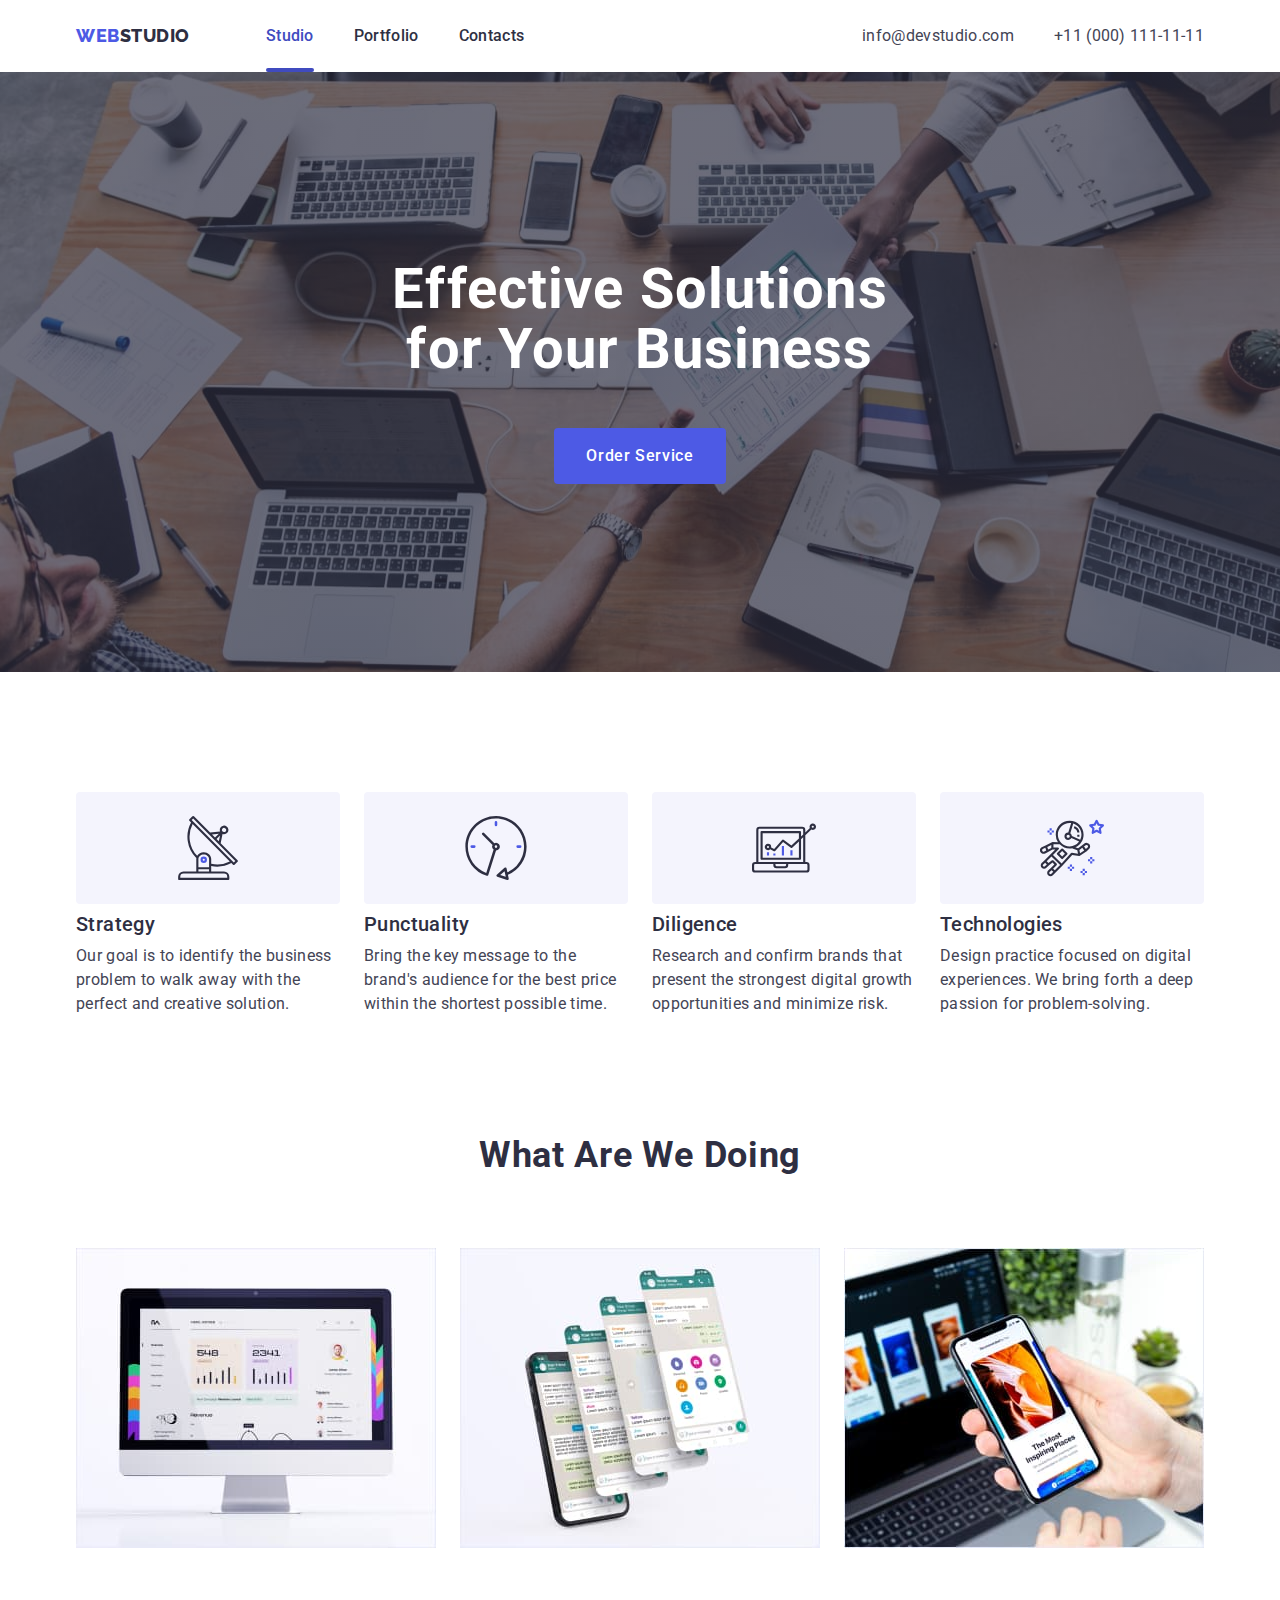
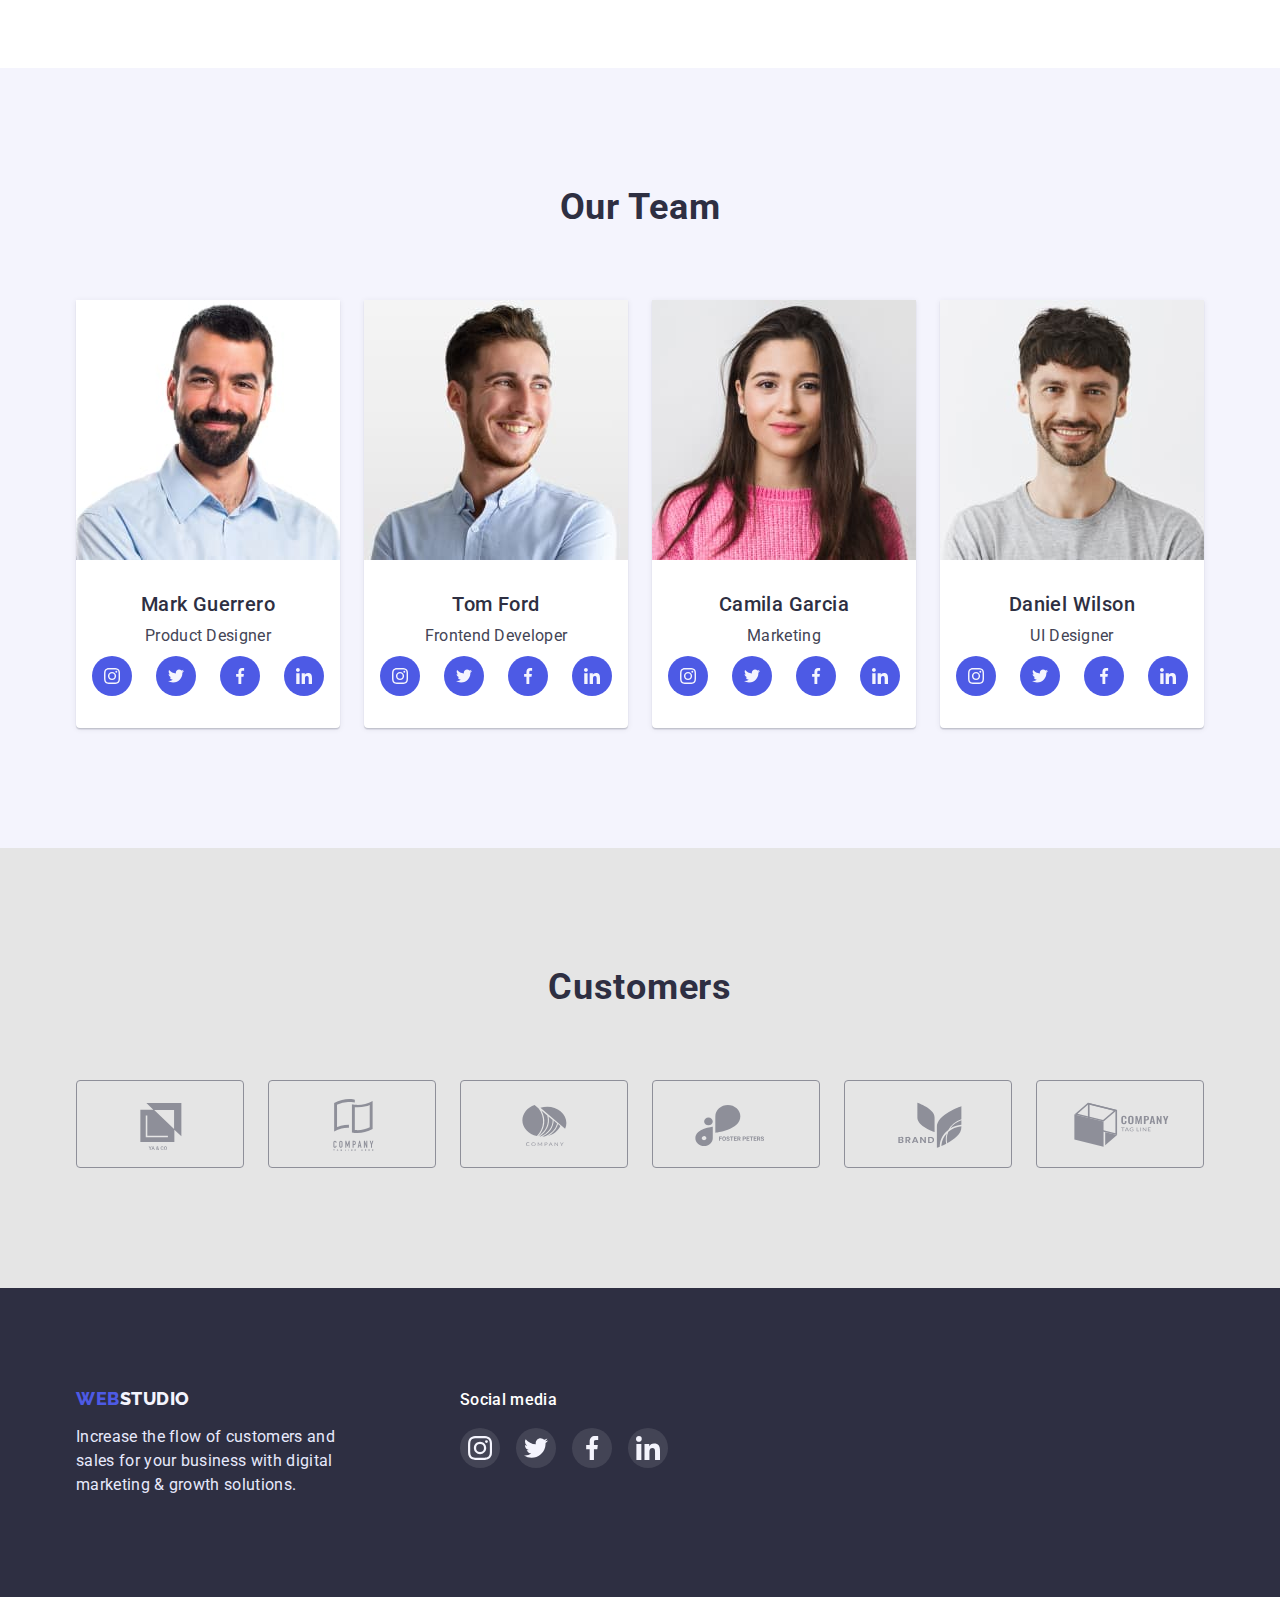
==== index.html @ c1e9b569 "cкопіював файли репозиторіяgoit-markup-hw-05" ====
<!DOCTYPE html>
<html lang="en">
  <head>
    <meta charset="UTF-8" />
    <meta http-equiv="X-UA-Compatible" content="IE=edge" />
    <meta name="viewport" content="width=device-width, initial-scale=1.0" />
    <title>WebStudio</title>
    <link rel="preconnect" href="https://fonts.googleapis.com" />
    <link rel="preconnect" href="https://fonts.gstatic.com" crossorigin />
    <link
      href="https://fonts.googleapis.com/css2?family=Raleway:wght@800&family=Roboto:wght@400;500;700&display=swap"
      rel="stylesheet"
    />
    <link
      rel="stylesheet"
      href="https://cdnjs.cloudflare.com/ajax/libs/modern-normalize/1.1.0/modern-normalize.css"
      integrity="sha512-Y0MM+V6ymRKN2zStTqzQ227DWhhp4Mzdo6gnlRnuaNCbc+YN/ZH0sBCLTM4M0oSy9c9VKiCvd4Jk44aCLrNS5Q=="
      crossorigin="anonymous"
      referrerpolicy="no-referrer"
    />
    <link rel="stylesheet" href="./css/styles.css" />
  </head>

  <body>
    <header>
      <div class="container header-container">
        <nav class="header-navigation">
          <a href="./index.html" class="header-logo link">
            <span class="header-span-web">Web</span>Studio
          </a>
          <ul class="header-list list">
            <li class="header-item">
              <a href="./index.html" class="header-link link active">Studio</a>
            </li>
            <li class="header-item">
              <a href="./portfolio.html" class="header-link link">Portfolio</a>
            </li>
            <li class="header-item">
              <a href="" class="header-link link">Contacts</a>
            </li>
          </ul>
        </nav>
        <address class="header-address">
          <ul class="header-list list">
            <li class="header-item">
              <a href="mailto:info@devstudio.com" class="header-contacts link">
                info@devstudio.com
              </a>
            </li>
            <li class="header-item">
              <a href="tel:+110001111111" class="header-contacts link">
                +11 (000) 111-11-11
              </a>
            </li>
          </ul>
        </address>
      </div>
    </header>

    <main>
      <section class="solutions">
        <div class="container solutions-container">
          <h1 class="solution-title">Effective Solutions for Your Business</h1>
          <button type="button" class="solution-btn" data-modal-open>Order Service</button>
        </div>
      </section>

      <section class="features">
        <div class="container">
          <h2 class="hidden">Our features</h2>
          <ul class="features-list list">
            <li class="features-item">
              <div class="features-wrap">
                <svg class="features-ic">
                  <use href="./images/icons.svg#icon-antenna-1"></use>
                </svg>
              </div>
              <h3 class="features-item-title">Strategy</h3>
              <p class="features-item-text">
                Our goal is to identify the business<br />
                problem to walk away with the<br />
                perfect and creative solution.
              </p>
            </li>

            <li class="features-item">
              <div class="features-wrap">
                <svg class="features-ic">
                  <use href="./images/icons.svg#icon-clock-1"></use>
                </svg>
              </div>
              <h3 class="features-item-title">Punctuality</h3>
              <p class="features-item-text">
                Bring the key message to the<br />
                brand's audience for the best price<br />
                within the shortest possible time.
              </p>
            </li>

            <li class="features-item">
              <div class="features-wrap">
                <svg class="features-ic">
                  <use href="./images/icons.svg#icon-diagram-1"></use>
                </svg>
              </div>
              <h3 class="features-item-title">Diligence</h3>
              <p class="features-item-text">
                Research and confirm brands that<br />
                present the strongest digital growth<br />
                opportunities and minimize risk.
              </p>
            </li>

            <li class="features-item">
              <div class="features-wrap">
                <svg class="features-ic">
                  <use href="./images/icons.svg#icon-astronaut-1"></use>
                </svg>
              </div>
              <h3 class="features-item-title">Technologies</h3>
              <p class="features-item-text">
                Design practice focused on digital<br />
                experiences. We bring forth a deep<br />
                passion for problem-solving.
              </p>
            </li>
          </ul>
        </div>
      </section>
      <section class="products">
        <div class="container">
          <h2 class="products-title">What are we doing</h2>
          <ul class="products-list list">
            <li class="products-item">
              <img
                src="./images/img-1.jpg"
                width="360"
                height="300"
                alt="PC monitor"
              />
            </li>
            <li class="products-item">
              <img
                src="./images/img-2.jpg"
                width="360"
                height="300"
                alt="mobile phone"
              />
            </li>
            <li class="products-item">
              <img
                src="./images/img-3.jpg"
                width="360"
                height="300"
                alt="mobile phone in a hand and laptop behind"
              />
            </li>
          </ul>
        </div>
      </section>

      <section class="team">
        <div class="container">
          <h2 class="team-title">Our Team</h2>
          <ul class="team-list list">
            <li class="team-item">
              <img
                src="./images/photo-1.jpg"
                width="264"
                height="260"
                alt="Mark Guerrero's photo"
              />
              <div class="team-content">
                <h3 class="team-item-title">Mark Guerrero</h3>
                <p class="team-item-text">Product Designer</p>
                <ul class="team-social-list list">
                  <li class="team-social-item">
                    <a href="" class="team-social-link link">
                      <svg class="team-sc-ic">
                        <use href="./images/icons.svg#icon-instagram-2"></use>
                      </svg>
                    </a>
                  </li>
                  <li class="team-social-item">
                    <a href="" class="team-social-link link">
                      <svg class="team-sc-ic">
                        <use href="./images/icons.svg#icon-twitter-1"></use>
                      </svg>
                    </a>
                  </li>
                  <li class="team-social-item">
                    <a href="" class="team-social-link link">
                      <svg class="team-sc-ic">
                        <use href="./images/icons.svg#icon-facebook-1"></use>
                      </svg>
                    </a>
                  </li>
                  <li class="team-social-item">
                    <a href="" class="team-social-link link">
                      <svg class="team-sc-ic">
                        <use href="./images/icons.svg#icon-linkedin-1"></use>
                      </svg>
                    </a>
                  </li>
                </ul>
              </div>
            </li>
            <li class="team-item">
              <img
                src="./images/photo-2.jpg"
                width="264"
                height="260"
                alt="Tom Ford's photo"
              />
              <div class="team-content">
                <h3 class="team-item-title">Tom Ford</h3>
                <p class="team-item-text">Frontend Developer</p>
                <ul class="team-social-list list">
                  <li class="team-social-item">
                    <a href="" class="team-social-link link">
                      <svg class="team-sc-ic">
                        <use href="./images/icons.svg#icon-instagram-2"></use>
                      </svg>
                    </a>
                  </li>
                  <li class="team-social-item">
                    <a href="" class="team-social-link link">
                      <svg class="team-sc-ic">
                        <use href="./images/icons.svg#icon-twitter-1"></use>
                      </svg>
                    </a>
                  </li>
                  <li class="team-social-item">
                    <a href="" class="team-social-link link">
                      <svg class="team-sc-ic">
                        <use href="./images/icons.svg#icon-facebook-1"></use>
                      </svg>
                    </a>
                  </li>
                  <li class="team-social-item">
                    <a href="" class="team-social-link link">
                      <svg class="team-sc-ic">
                        <use href="./images/icons.svg#icon-linkedin-1"></use>
                      </svg>
                    </a>
                  </li>
                </ul>
              </div>
            </li>
            <li class="team-item">
              <img
                src="./images/photo-3.jpg"
                width="264"
                height="260"
                alt="Camila Garcia's photo"
              />
              <div class="team-content">
                <h3 class="team-item-title">Camila Garcia</h3>
                <p class="team-item-text">Marketing</p>
                <ul class="team-social-list list">
                  <li class="team-social-item">
                    <a href="" class="team-social-link link">
                      <svg class="team-sc-ic">
                        <use href="./images/icons.svg#icon-instagram-2"></use>
                      </svg>
                    </a>
                  </li>
                  <li class="team-social-item">
                    <a href="" class="team-social-link link">
                      <svg class="team-sc-ic">
                        <use href="./images/icons.svg#icon-twitter-1"></use>
                      </svg>
                    </a>
                  </li>
                  <li class="team-social-item">
                    <a href="" class="team-social-link link">
                      <svg class="team-sc-ic">
                        <use href="./images/icons.svg#icon-facebook-1"></use>
                      </svg>
                    </a>
                  </li>
                  <li class="team-social-item">
                    <a href="" class="team-social-link link">
                      <svg class="team-sc-ic">
                        <use href="./images/icons.svg#icon-linkedin-1"></use>
                      </svg>
                    </a>
                  </li>
                </ul>
              </div>
            </li>
            <li class="team-item">
              <img
                src="./images/photo-4.jpg"
                width="264"
                height="260"
                alt="Daniel Wilson's photo"
              />
              <div class="team-content">
                <h3 class="team-item-title">Daniel Wilson</h3>
                <p class="team-item-text">UI Designer</p>
                <ul class="team-social-list list">
                  <li class="team-social-item">
                    <a href="" class="team-social-link link">
                      <svg class="team-sc-ic">
                        <use href="./images/icons.svg#icon-instagram-2"></use>
                      </svg>
                    </a>
                  </li>
                  <li class="team-social-item">
                    <a href="" class="team-social-link link">
                      <svg class="team-sc-ic">
                        <use href="./images/icons.svg#icon-twitter-1"></use>
                      </svg>
                    </a>
                  </li>
                  <li class="team-social-item">
                    <a href="" class="team-social-link link">
                      <svg class="team-sc-ic">
                        <use href="./images/icons.svg#icon-facebook-1"></use>
                      </svg>
                    </a>
                  </li>
                  <li class="team-social-item">
                    <a href="" class="team-social-link link">
                      <svg class="team-sc-ic">
                        <use href="./images/icons.svg#icon-linkedin-1"></use>
                      </svg>
                    </a>
                  </li>
                </ul>
              </div>
            </li>
          </ul>
        </div>
      </section>
      <section class="customers">
        <div class="container">
          <h2 class="customers-title">Customers</h2>
          <ul class="customers-list list">
            <li class="customers-item">
              <a href="" class="customers-link link">
                <svg class="customers-logo">
                  <use href="./images/icons.svg#icon-logo-1"></use>
                </svg>
              </a>
            </li>
            <li class="customers-item">
              <a href="" class="customers-link link">
                <svg class="customers-logo">
                  <use href="./images/icons.svg#icon-logo-2"></use>
                </svg>
              </a>
            </li>
            <li class="customers-item">
              <a href="" class="customers-link link">
                <svg class="customers-logo">
                  <use href="./images/icons.svg#icon-logo-3"></use>
                </svg>
              </a>
            </li>
            <li class="customers-item">
              <a href="" class="customers-link link">
                <svg class="customers-logo">
                  <use href="./images/icons.svg#icon-logo-4"></use>
                </svg>
              </a>
            </li>
            <li class="customers-item">
              <a href="" class="customers-link link">
                <svg class="customers-logo">
                  <use href="./images/icons.svg#icon-logo-5"></use>
                </svg>
              </a>
            </li>
            <li class="customers-item">
              <a href="" class="customers-link link">
                <svg class="customers-logo">
                  <use href="./images/icons.svg#icon-logo-6"></use>
                </svg>
              </a>
            </li>
          </ul>
        </div>
      </section>
    </main>

    <footer class="footer">
      <div class="footer-container container">
        <div class="footer-content-wrap">
          <a href="./index.html" class="footer-logo link"
            ><span class="footer-span-web">Web</span>Studio</a
          >
          <p class="footer-text">
            Increase the flow of customers and sales for your business with
            digital marketing & growth solutions.
          </p>
        </div>
        <div class="footer-social-wrap">
          <p class="footer-definition">Social media</p>
          <ul class="footer-sc-list list">
            <li class="footer-sc-item">
              <a href="" class="footer-sc-link">
                <svg class="footer-sc-ic">
                  <use href="./images/icons.svg#icon-instagram-2"></use>
                </svg>
              </a>
            </li>
            <li class="footer-sc-item">
              <a href="" class="footer-sc-link">
                <svg class="footer-sc-ic">
                  <use href="./images/icons.svg#icon-twitter-1"></use>
                </svg>
              </a>
            </li>
            <li class="footer-sc-item">
              <a href="" class="footer-sc-link">
                <svg class="footer-sc-ic">
                  <use href="./images/icons.svg#icon-facebook-1"></use>
                </svg>
              </a>
            </li>
            <li class="footer-sc-item">
              <a href="" class="footer-sc-link">
                <svg class="footer-sc-ic">
                  <use href="./images/icons.svg#icon-linkedin-1"></use>
                </svg>
              </a>
            </li>
          </ul>
        </div>
      </div>
    </footer>
    <div class="backdrop is-hidden" data-modal>
      <div class="modal">
        <button class="modal-but" type="button" data-modal-close>
          <svg class="modal-close">
            <use href="./images/icons.svg#icon-close"></use>
          </svg>
        </button>
      </div>
    </div>
    <script src="./js/modal.js"></script>
  </body>
</html>
---- css/styles.css ----
:root {
  --main-color: #434455;
  --page-active-color: #404bbf;
  --light-background-color: #f4f4fd;
  --light-text-color: #f4f4fd;
  --dark-background-color: #2e2f42;
  --main-title-color: #ffffff;
  --second-title-color: #2e2f42;
  --underline-color: #404bbf;
  --header-border-bottom-color: #e7e9fc;
  --nav-defolt-color: #2e2f42;
  --accent-color: #4d5ae5;
  --logo-font-size: 18px;
  --studio-btn-color: #ffffff;
  --studio-btn-background-color: #4d5ae5;
  --studio-btn-active-background-color: #404bbf;
  --studio-btn-text: #ffffff;
  --features-ic-bg-color: #f4f4fd;
  --portfolio-btn-color: #4d5ae5;
  --portfolio-btn-background-color: #f4f4fd;
  --portfolio-btn-border-color: #e7e9fc;
  --portfolio-btn-active-color: #ffffff;
  --portfolio-btn-active-background-color: #404bbf;
  --portfolio-cover-bacground-color: #4D5AE5;
  --logo-color: #4d5ae5;
  --team-item-background: #ffffff;
  --team-soc-bg-color: #4d5ae5;
  --team-soc-accent-bg-color: #404bbf;
  --customers-item-color: #8e8f99;
  --customers-background-color: #e5e5e5;
  --customers-accent-color: #404bbf;
  --portfolio-item-img-border-color: #e7e9fc;
  --portfolio-item-img-background: #ffffff;
  --footer-logo-color: #f4f4fd;
  --footer-text-color: #e7e9fc;
  --transition-color: color 250ms cubic-bezier(0.4, 0, 0.2, 1);
  --transition-background-color: background-color 250ms
    cubic-bezier(0.4, 0, 0.2, 1);
  --transition-border-color: border-color 250ms cubic-bezier(0.4, 0, 0.2, 1);
  --transition-shadow: box-shadow 250ms cubic-bezier(0.4, 0, 0.2, 1);
  --transition-transform: transform 250ms cubic-bezier(0.4, 0, 0.2, 1);
}

body {
  font-family: "Roboto", sans-serif;
  color: var(--main-color);
}

h1,
h2,
h3,
h4,
h5,
h6,
p {
  margin: 0;
}

ul {
  margin: 0;
  padding-left: 0;
}

img {
  display: block;
  max-width: 100%;
  height: auto;
}

.container {
  width: 1158px;
  padding-left: 15px;
  padding-right: 15px;
  margin-left: auto;
  margin-right: auto;
}

.list {
  list-style: none;
}

.link {
  text-decoration: none;
}

.hidden {
  position: absolute;
  width: 1px;
  height: 1px;
  margin: -1px;
  border: 0;
  padding: 0;
  white-space: nowrap;
  clip-path: inset(100%);
  clip: rect(0 0 0 0);
  overflow: hidden;
}

/* -------------------------HEADER--------------------------- */

.header {
  padding-top: 24px;
  padding-bottom: 24px;
  border-bottom: 1px solid var(--header-border-bottom-color);
}

.header-container {
  display: flex;
  align-items: center;
}

.header-navigation {
  display: flex;
  margin-right: auto;
  align-items: center;
  color: var(--nav-defolt-color);
}

.header-logo {
  color: inherit;
  font-family: "Raleway", sans-serif;
  font-weight: 800;
  font-size: var(--logo-font-size);
  line-height: 1.33;
  letter-spacing: 0.03em;
  text-transform: uppercase;
  margin-right: 76px;
}

.header-address {
  display: flex;
  gap: 40px;
  font-style: normal;
}

.header-list {
  display: flex;
  gap: 40px;
}

.header-link.active {
  color: var(--page-active-color);
  position: relative;
}

.active::after {
  content: "";
  position: absolute;
  width: 100%;
  height: 4px;
  border-radius: 2px;
  background-color: var(--underline-color);
  left: 0;
  bottom: 0;
}

.header-item {
}

.header-link {
  display: block;
  font-weight: 500;
  font-size: 16px;
  padding: 24px 0;
  line-height: 1.5;
  letter-spacing: 0.02em;
  color: inherit;
  transition: var(--transition-color);
}

.header-link:hover,
.header-link:focus {
  color: var(--accent-color);
}

.header-contacts {
  font-size: 16px;
  line-height: 1.5;
  letter-spacing: 0.02em;
  color: inherit;
  transition: var(--transition-color);
}

.header-contacts:hover,
.header-contacts:focus {
  color: var(--accent-color);
}

.header-span-web {
  color: var(--logo-color);
}

/* -------------------------SOLUTIONS-------------------------- */

.solutions {
  padding-top: 188px;
  padding-bottom: 188px;
  margin-left: auto;
  margin-right: auto;
  max-width: 1440px;
  background-image: linear-gradient(
      rgba(46, 47, 66, 0.7),
      rgba(46, 47, 66, 0.7)
    ),
    url(../images/solutions-bg.jpg);
  background-repeat: no-repeat;
  background-size: cover;
}

.solutions-container {
}

.solution-title {
  font-size: 56px;
  line-height: 1.07;
  letter-spacing: 0.02em;
  color: var(--main-title-color);
  display: block;
  margin-left: auto;
  margin-right: auto;
  text-align: center;
  width: 496px;
  margin-bottom: 48px;
}

.solution-btn {
  font-family: inherit;
  font-weight: 500;
  font-size: 16px;
  padding: 16px 32px;
  border: none;
  line-height: 1.5;
  letter-spacing: 0.04em;
  color: var(--studio-btn-color);
  background-color: var(--studio-btn-background-color);
  cursor: pointer;
  border-radius: 4px;
  display: block;
  margin-left: auto;
  margin-right: auto;
  transition: var(--transition-background-color);
}

.solution-btn:hover,
.solution-btn:focus {
  background-color: var(--studio-btn-active-background-color);
}

/* -------------------------FEATURES-------------------------- */

.features {
  padding-top: 120px;
  padding-bottom: 120px;
}

.features-list {
  display: flex;
  gap: 24px;
}

.features-item {
  flex-basis: calc((100% - 72px) / 4);
}

.features-item-title {
  font-weight: 500;
  font-size: 20px;
  line-height: 1.2;
  letter-spacing: 0.02em;
  margin-bottom: 8px;
  color: var(--second-title-color);
}

.features-item-text {
  font-size: 16px;
  line-height: 1.5;
  letter-spacing: 0.02em;
}

.features-wrap {
  height: 112px;
  margin-bottom: 8px;
  border-radius: 4px;
  background-color: var(--features-ic-bg-color);
  display: flex;
  justify-content: center;
  align-items: center;
}

.features-ic {
  width: 64px;
  height: 64px;
}

/* -------------------------PRODUCTS-------------------------- */

.products {
  padding-top: 0px;
  padding-bottom: 120px;
}

.products-title {
  font-size: 36px;
  line-height: 1.11;
  text-align: center;
  letter-spacing: 0.02em;
  text-transform: capitalize;
  margin-bottom: 72px;
  color: var(--second-title-color);
}

.products-list {
  display: flex;
  gap: 24px;
}

.products-item {
  flex-basis: calc((100% - 48px) / 3);
}

/* -------------------------TEAM-------------------------- */

.team {
  padding-top: 120px;
  padding-bottom: 120px;
  background-color: var(--light-background-color);
}

.team-title {
  font-size: 36px;
  line-height: 1.11;
  text-align: center;
  letter-spacing: 0.02em;
  text-transform: capitalize;
  margin-bottom: 72px;
  color: var(--second-title-color);
}

.team-list {
  display: flex;
  gap: 24px;
}
.team-item {
  flex-basis: calc((100% - 72px) / 4);
  box-shadow: 0px 1px 6px rgba(46, 47, 66, 0.08),
    0px 1px 1px rgba(46, 47, 66, 0.16), 0px 2px 1px rgba(46, 47, 66, 0.08);
  border-radius: 0px 0px 4px 4px;
  background: var(--team-item-background);
}

.team-item-title {
  font-weight: 500;
  font-size: 20px;
  line-height: 1.2;
  text-align: center;
  letter-spacing: 0.02em;
  margin-bottom: 8px;
  color: var(--second-title-color);
}

.team-item-text {
  font-size: 16px;
  line-height: 24px;
  text-align: center;
  letter-spacing: 0.02em;
  margin-bottom: 8px;
}

.team-content {
  padding: 32px 16px;
}

.team-social-list {
  display: flex;
  gap: 24px;
}

.team-social-item {
  flex-basis: calc((100% - 72px) / 4);
  height: 40px;
  border-radius: 50%;
  background-color: var(--team-soc-bg-color);
  border: none;
}

.team-social-link {
  width: 100%;
  height: 100%;
  display: flex;
  justify-content: center;
  align-items: center;
  border-radius: 50%;
  border: none;
  transition: var(--transition-background-color);
}

.team-social-link:is(:hover, :focus) {
  background-color: var(--team-soc-accent-bg-color);
}

.team-sc-ic {
  width: 16px;
  height: 16px;
}

/* -------------------------CUSTOMERS-------------------------- */

.customers {
  padding-top: 120px;
  padding-bottom: 120px;
  background-color: var(--customers-background-color);
}

.customers-title {
  font-size: 36px;
  line-height: 1.11;
  text-align: center;
  letter-spacing: 0.02em;
  text-transform: capitalize;
  margin-bottom: 72px;
  color: var(--second-title-color);
}

.customers-list {
  display: flex;
  gap: 24px;
  justify-content: space-between;
}

.customers-item {
  flex-basis: calc((100% - 120px) / 6);
  height: 88px;
}

.customers-link {
  width: 100%;
  height: 100%;
  display: flex;
  justify-content: center;
  align-items: center;
  border-radius: 4px;
  border-width: 1px;
  border-style: solid;
  border-color: #8e8f99;
  color: var(--customers-item-color);
  transition: var(--transition-border-color), var(--transition-color);
}

.customers-link:is(:hover, :focus) {
  border-color: var(--customers-accent-color);
  color: var(--customers-accent-color);
}

.customers-logo {
  width: 104px;
  height: 56px;
  fill: currentColor;
}

/* -------------------------PORTFOLIO-------------------------- */

.portfolio {
  padding-top: 96px;
  padding-bottom: 120px;
}

.portfolio-list-btn {
  display: flex;
  gap: 24px;
  margin-bottom: 72px;
  justify-content: center;
  align-items: center;
}

.portfolio-item-btn {
}

.portfolio-btn {
  font-family: inherit;
  font-weight: 500;
  font-size: 16px;
  line-height: 1.5;
  padding: 12px 24px;
  text-align: center;
  letter-spacing: 0.04em;
  color: var(--portfolio-btn-color);
  background-color: var(--portfolio-btn-background-color);
  border: 1px solid var(--portfolio-btn-border-color);
  border-radius: 4px;
  cursor: pointer;
  transition: var(--transition-border-color), var(--transition-color),
    var(--transition-background-color), var(--transition-shadow);
}

.portfolio-btn:hover,
.portfolio-btn:focus {
  color: var(--portfolio-btn-active-color);
  background-color: var(--portfolio-btn-active-background-color);
  border-color: var(--portfolio-btn-active-background-color);
  box-shadow: 0px 3px 1px rgba(0, 0, 0, 0.1), 0px 2px 1px rgba(0, 0, 0, 0.08),
    0px 2px 2px rgba(0, 0, 0, 0.12);
}

.portfolio-list-img {
  display: flex;
  column-gap: 24px;
  row-gap: 48px;
  flex-wrap: wrap;
}

.portfolio-item-img {
  flex-basis: calc((100% - 48px) / 3);
  background: var(--portfolio-item-img-background);
}

.portfolio-link {
  display: block;
  width: 100%;
  height: 100%;
  transition: var(--transition-shadow);
}

.portfolio-link:is(:hover, :focus) {
  box-shadow: 0px 1px 6px rgba(46, 47, 66, 0.08),
    0px 1px 1px rgba(46, 47, 66, 0.16), 0px 2px 1px rgba(46, 47, 66, 0.08);
}

.portfolio-link:is(:hover, :focus) .portfolio-covering-text-wrap {
  transform: translateY(0);
}

.portfolio-item-img-title {
  font-weight: 500;
  font-size: 20px;
  line-height: 1.2;
  letter-spacing: 0.02em;
  margin-bottom: 8px;
  color: var(--second-title-color);
}

.portfolio-item-img-tex {
  font-size: 16px;
  line-height: 1.5;
  letter-spacing: 0.02em;
}

.portfolio-img-wrap {
  position: relative;
  overflow: hidden;
}

.portfolio-covering-text-wrap {
  position: absolute;
  padding: 40px 32px;
  top: 0;
  width: 100%;
  height: 100%;
  background-color: var(--portfolio-cover-bacground-color);
  mix-blend-mode: normal;
  transform: translateY(100%);
  transition: var(--transition-transform);
  overflow: auto;
}

.portfolio-covering-text {
  font-size: 16px;
  line-height: 1.5;
  letter-spacing: 0.02em;
  color: var(--light-text-color);
}

.portfolio-content {
  padding: 32px 16px;
  background: var(--portfolio-item-img-background);
  border-right: 1px solid var(--portfolio-item-img-border-color);
  border-bottom: 1px solid var(--portfolio-item-img-border-color);
  border-left: 1px solid var(--portfolio-item-img-border-color);
  margin: 0px auto;
}

/* -------------------------FOOTER-------------------------- */

.footer {
  padding-top: 100px;
  padding-bottom: 100px;
  background-color: var(--dark-background-color);
}

.footer-container {
  display: flex;
  gap: 120px;
}

.footer-logo {
  font-family: "Raleway", sans-serif;
  font-weight: 800;
  font-size: var(--logo-font-size);
  line-height: 1.17;
  letter-spacing: 0.03em;
  text-transform: uppercase;
  color: var(--footer-logo-color);
}

.footer-span-web {
  color: var(--logo-color);
}

.footer-text {
  font-size: 16px;
  line-height: 1.5;
  letter-spacing: 0.02em;
  width: 264px;
  margin-top: 16px;
  color: var(--footer-text-color);
}

.footer-definition {
  font-weight: 500;
  font-size: 16px;
  line-height: 1.5;
  letter-spacing: 0.02em;
  margin-bottom: 16px;
  color: #ffffff;
}

.footer-social-wrap {
  width: 208px;
}

.footer-sc-list {
  display: flex;
  gap: 16px;
}

.footer-sc-item {
  flex-basis: calc((100% - 48px) / 4);
  height: 40px;
  border-radius: 50%;
  background: rgba(255, 255, 255, 0.1);
}

.footer-sc-link {
  width: 100%;
  height: 100%;
  display: flex;
  justify-content: center;
  align-items: center;
  border-radius: 50%;
  transition: var(--transition-background-color);
}

.footer-sc-link:is(:hover, :focus) {
  background-color: #31d0aa;
}

.footer-sc-ic {
  width: 24px;
  height: 24px;
}

/* -------------------------MODAL-------------------------- */

.backdrop {
  width: 100%;
  height: 100%;
  background-color: rgba(46, 47, 66, 0.4);
  position: fixed;
  top: 0;
  transition: opacity 250ms cubic-bezier(0.4, 0, 0.2, 1), visibility 250ms cubic-bezier(0.4, 0, 0.2, 1);
}

.modal {
  width: 408px;
  min-height: 576px;
  border-radius: 4px;
  padding: 24px;
  background-color: #FCFCFC;
  position: absolute;
  top: 50%;
  left: 50%;
  transform: translate(-50%, -50%);
  transition: var(--transition-transform);
}

.modal-but {
  display: flex;
  position: absolute;
  top: 24px;
  right: 24px;
  justify-content: center;
  align-items: center;
  width: 24px;
  height: 24px;
  border-radius: 50%;
  background-color: #E7E9FC;
  color: rgba(0, 0, 0, 1);
  border: 1px solid;
  border-color: rgba(0, 0, 0, 0.1);
  cursor: pointer;
}

.modal-close {
  width: 8px;
  height: 8px;
}

.is-hidden {
  visibility: hidden;
  opacity: 0;
  pointer-events: none;
}

.backdrop.is-hidden .modal {
  transform: translate(-50%, -50%) scaleY(0);
}
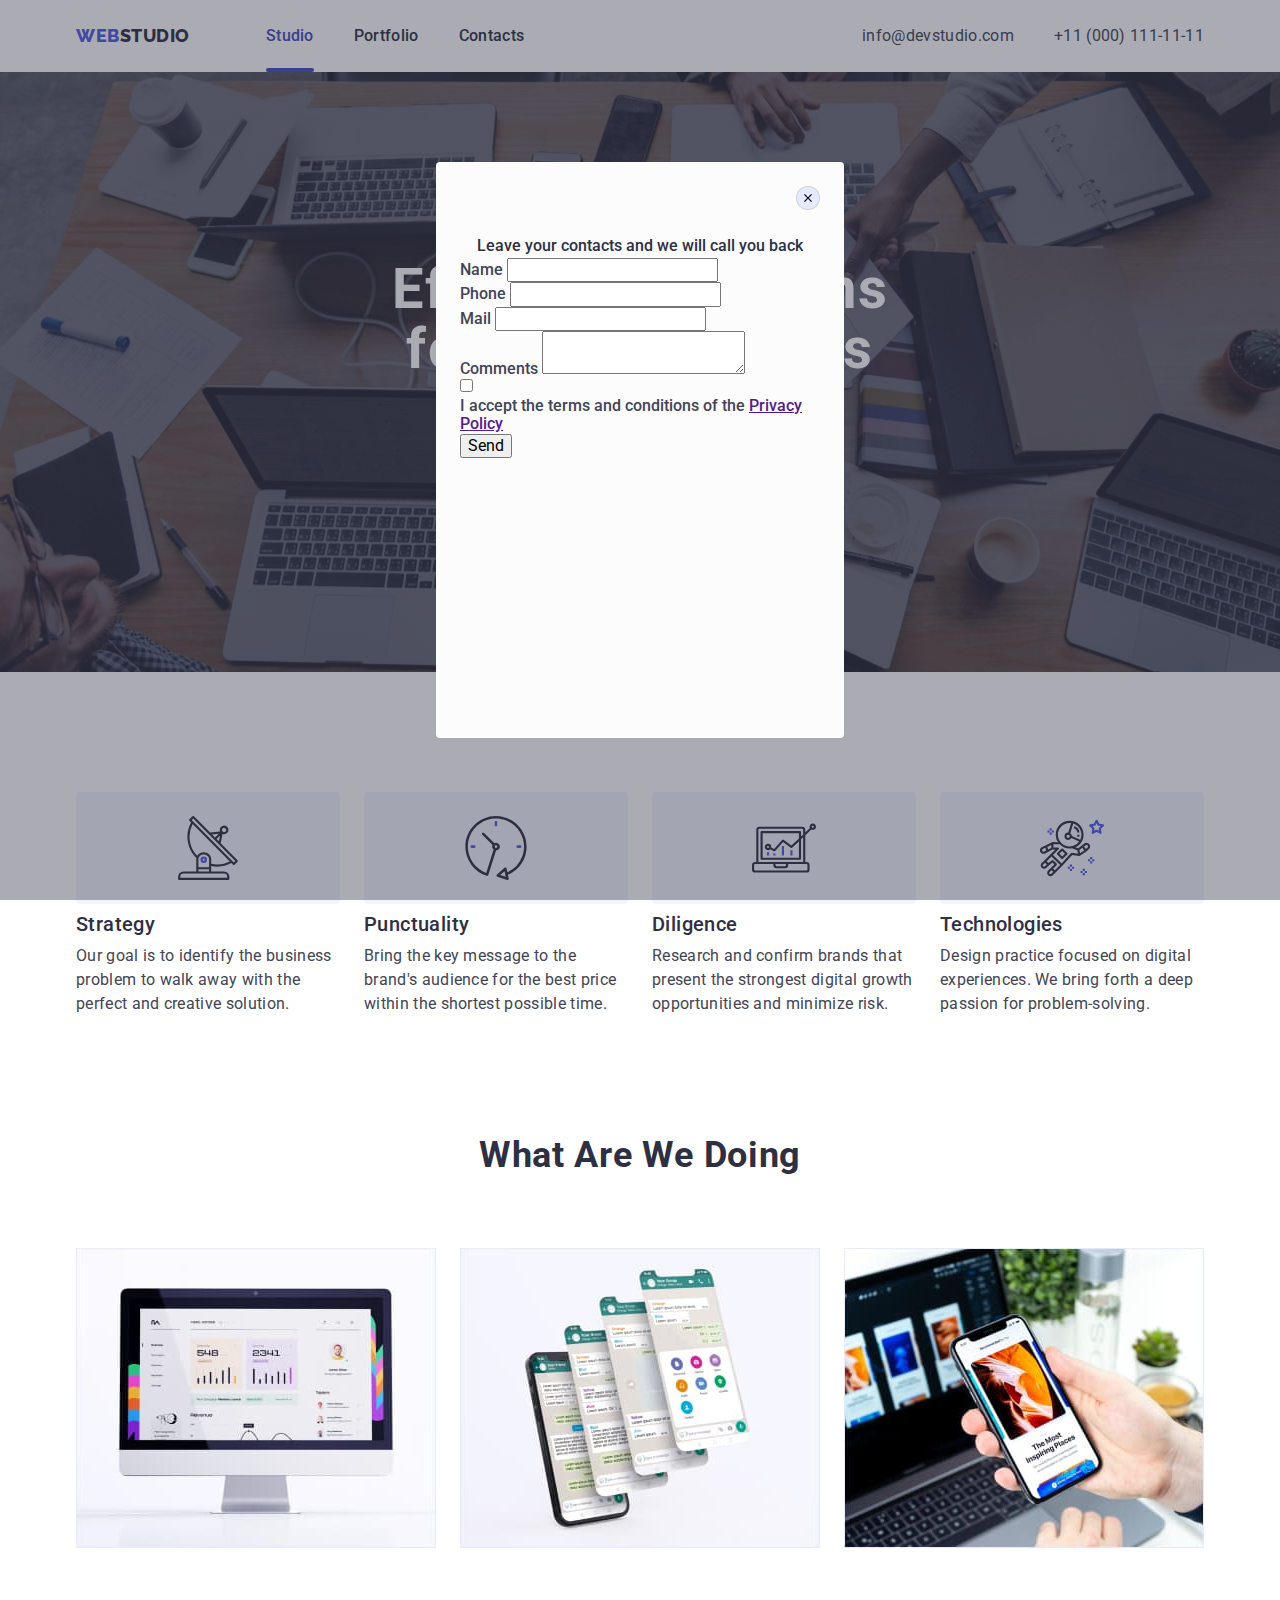
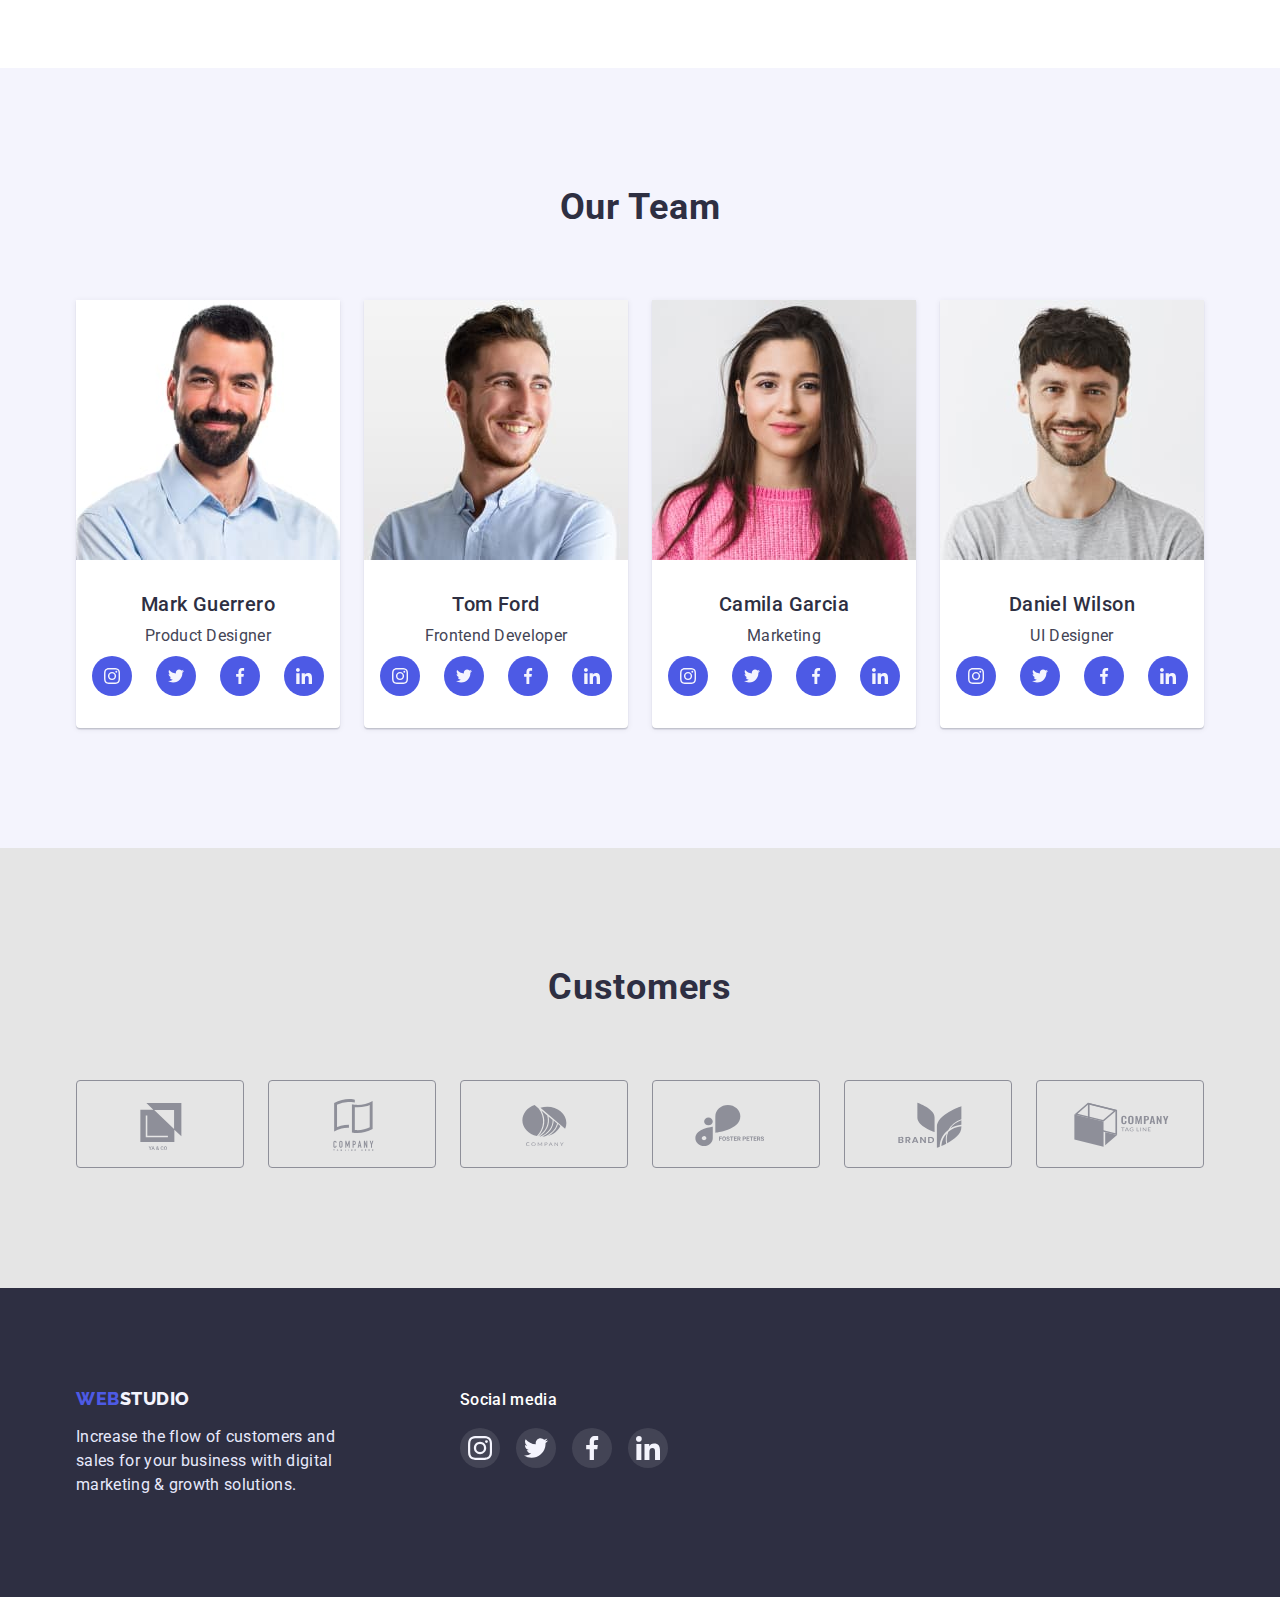
==== commit 794a54b4: "додав розмітку форми у модальному вікні" ====
--- a/index.html
+++ b/index.html
@@ -431,13 +431,41 @@
         </div>
       </div>
     </footer>
-    <div class="backdrop is-hidden" data-modal>
+    <div class="backdrop " data-modal>
       <div class="modal">
         <button class="modal-but" type="button" data-modal-close>
           <svg class="modal-close">
             <use href="./images/icons.svg#icon-close"></use>
           </svg>
         </button>
+        <p class="modal-title">Leave your contacts and we will call you back</p>
+        <form class="modal-form">
+          <div class="modal-field">
+            <label for="name">Name</label>
+            <input type="text" id="name" name="user-name">
+          </div>
+          <div class="modal-field">
+            <label for="phone">Phone</label>
+            <input type="text" id="phone" name="user-phone">
+          </div>
+          <div class="modal-field">
+            <label for="mail">Mail</label>
+            <input type="text" id="mail" name="user-mail">
+          </div>
+          
+           <div class="modal-field">
+              <label for="modal-text">Comments</label>
+              <textarea name="user-comments" id="modal-text">
+              </textarea>
+           </di >
+           <div class="modal-field">
+              <input type="checkbox" id="check-policy" name="policy">
+              <p>I accept the terms and conditions of the
+                <a href="" class="modal-link">Privacy Policy</a>
+             </p>
+           </di >
+          <button type="submit" class="modal-form-btn">Send</button>
+        </form>
       </div>
     </div>
     <script src="./js/modal.js"></script>
--- a/css/styles.css
+++ b/css/styles.css
@@ -673,7 +673,8 @@
   width: 408px;
   min-height: 576px;
   border-radius: 4px;
-  padding: 24px;
+  font-weight: 500;
+  padding: 72px 24px 24px 24px;
   background-color: #FCFCFC;
   position: absolute;
   top: 50%;
@@ -699,6 +700,13 @@
   cursor: pointer;
 }
 
+.modal-title {
+  font-size: 16px;
+  line-height: 1.5;
+  text-align: center;
+  color: #2E2F42;
+}
+
 .modal-close {
   width: 8px;
   height: 8px;
@@ -712,4 +720,8 @@
 
 .backdrop.is-hidden .modal {
   transform: translate(-50%, -50%) scaleY(0);
+}
+
+.modal-field {
+  display: block;
 }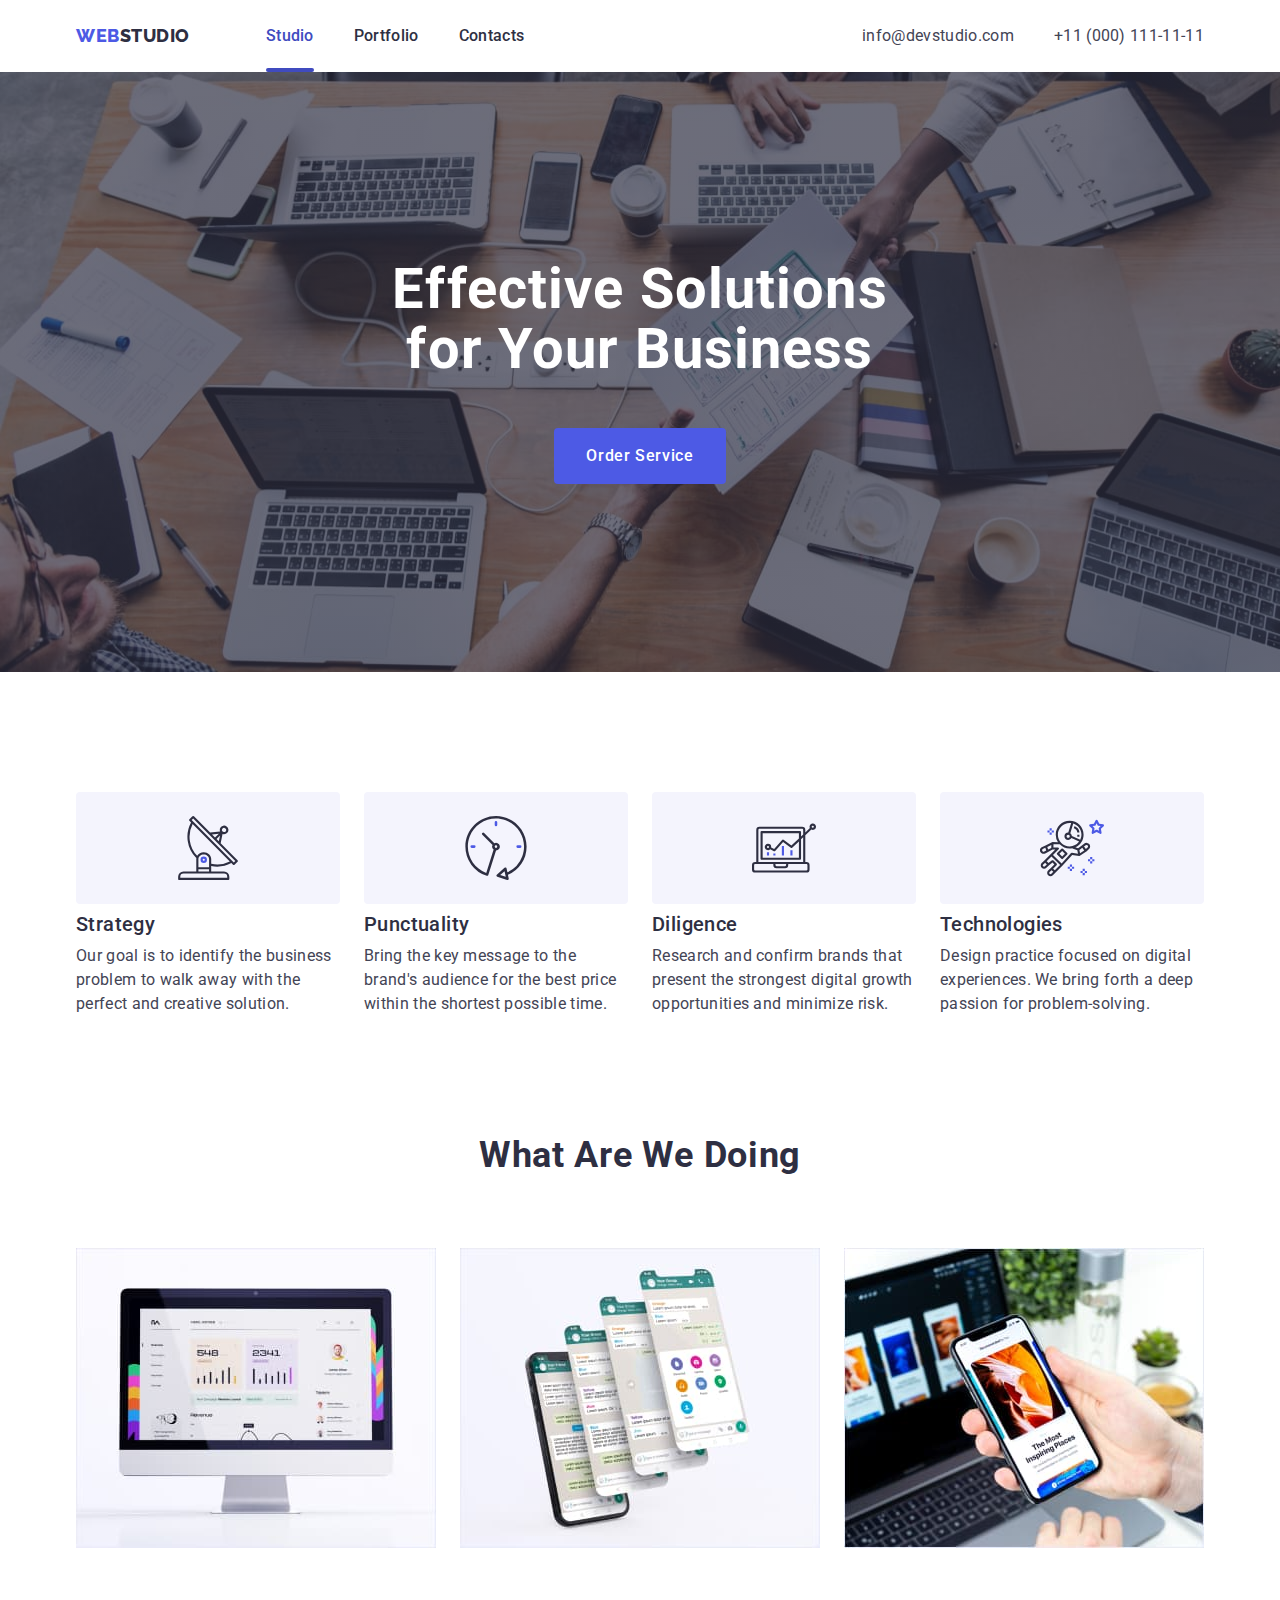
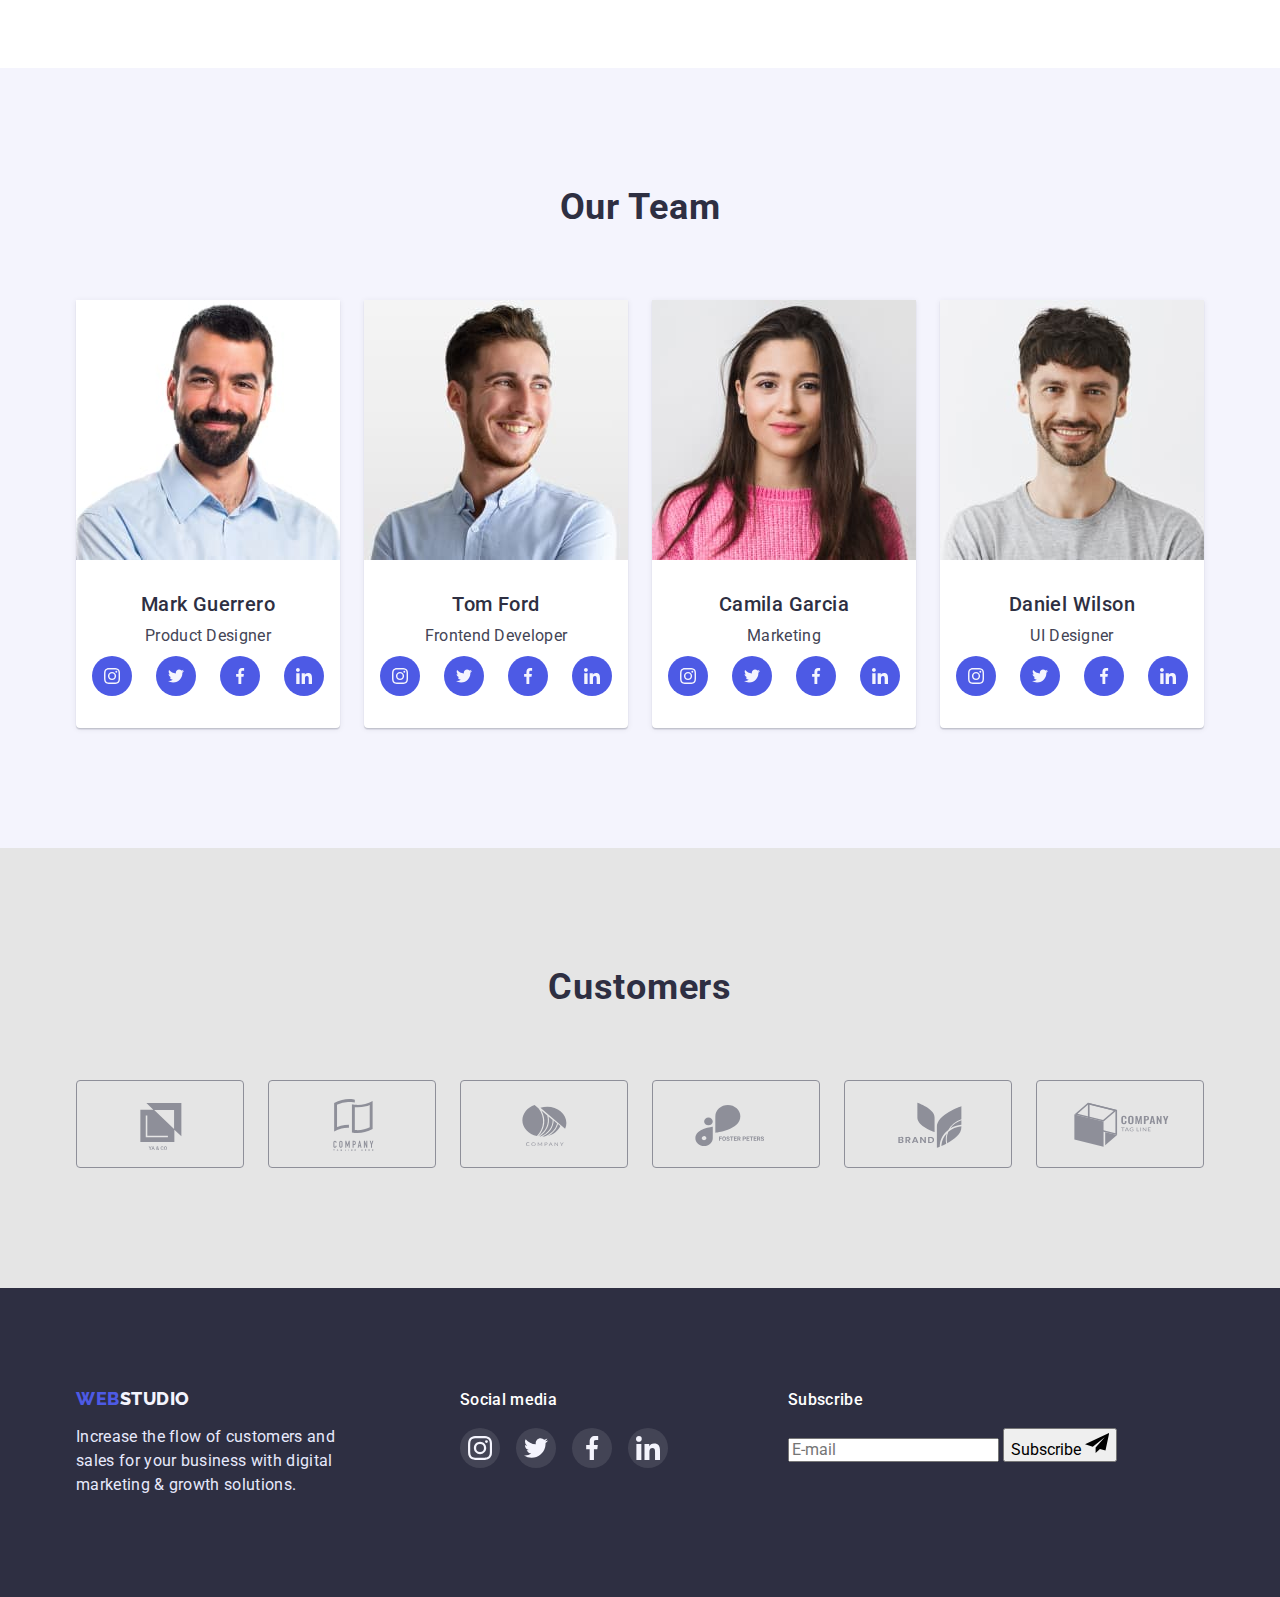
==== commit 02e6cd02: "додав форми у модальному вікні та футері" ====
--- a/index.html
+++ b/index.html
@@ -429,11 +429,25 @@
             </li>
           </ul>
         </div>
+        <div class="footer-form-wrap">
+          <p class="footer-definition">Subscribe</p>
+          <form class="footer-form">
+            <input class="footer-input" type="email" placeholder="E-mail">
+            <button class="footer-btn" type="submit">
+              <span>Subscribe</span>
+              <span>
+                <svg class="footer-send-icon" width="24" height="24">
+                 <use href="./images/icons.svg#icon-send"></use>
+                </svg>
+              </span>
+            </button>
+          </form>
+        </div>
       </div>
     </footer>
-    <div class="backdrop " data-modal>
+    <div class="backdrop is-hidden" data-modal>
       <div class="modal">
-        <button class="modal-but" type="button" data-modal-close>
+        <button class="modal-btn" type="button" data-modal-close>
           <svg class="modal-close">
             <use href="./images/icons.svg#icon-close"></use>
           </svg>
@@ -441,29 +455,50 @@
         <p class="modal-title">Leave your contacts and we will call you back</p>
         <form class="modal-form">
           <div class="modal-field">
-            <label for="name">Name</label>
-            <input type="text" id="name" name="user-name">
+            <label class="modal-label" for="name">Name</label>
+            <div class="modal-input-wrap">
+              <input class="modal-input" type="text" id="name" name="user-name">
+              <svg class="modal-input-icon" width="22" height="24">
+                <use href="./images/icons.svg#icon-person"></use>
+              </svg>
+            </div>
           </div>
           <div class="modal-field">
-            <label for="phone">Phone</label>
-            <input type="text" id="phone" name="user-phone">
+            <label class="modal-label" for="phone">Phone</label>
+            <div class="modal-input-wrap">
+              <input class="modal-input" type="tel" id="phone" name="user-phone">
+              <svg class="modal-input-icon" width="18" height="24">
+                <use href="./images/icons.svg#icon-phone"></use>
+              </svg>
+            </div>
           </div>
           <div class="modal-field">
-            <label for="mail">Mail</label>
-            <input type="text" id="mail" name="user-mail">
+            <label class="modal-label" for="email" >Mail</label>
+            <div class="modal-input-wrap">
+              <input class="modal-input" type="email" id="email" name="user-email">
+              <svg class="modal-input-icon" width="18" height="24">
+                <use href="./images/icons.svg#icon-email"></use>
+              </svg>
+            </div>
           </div>
           
+           <div class="modal-field textaria-field">
+              <label class="modal-label" for="modal-text">Comments</label>
+              <textarea class="modal-input text-input" name="user-comments" id="modal-text" placeholder="Text input">
+              </textarea>
+           </div>
            <div class="modal-field">
-              <label for="modal-text">Comments</label>
-              <textarea name="user-comments" id="modal-text">
-              </textarea>
-           </di >
-           <div class="modal-field">
-              <input type="checkbox" id="check-policy" name="policy">
-              <p>I accept the terms and conditions of the
+              <input class="modal-checkbox hidden" type="checkbox" id="check-policy" name="policy">
+              <label class="modal-label modal-checkbox-label" for="check-policy">
+                <span>
+                  <svg class="modal-check-icon" width="10" height="8">
+                    <use href="./images/icons.svg#icon-check"></use>
+                  </svg>
+                </span>
+                I accept the terms and conditions of the
                 <a href="" class="modal-link">Privacy Policy</a>
-             </p>
-           </di >
+              </label>
+           </div>
           <button type="submit" class="modal-form-btn">Send</button>
         </form>
       </div>
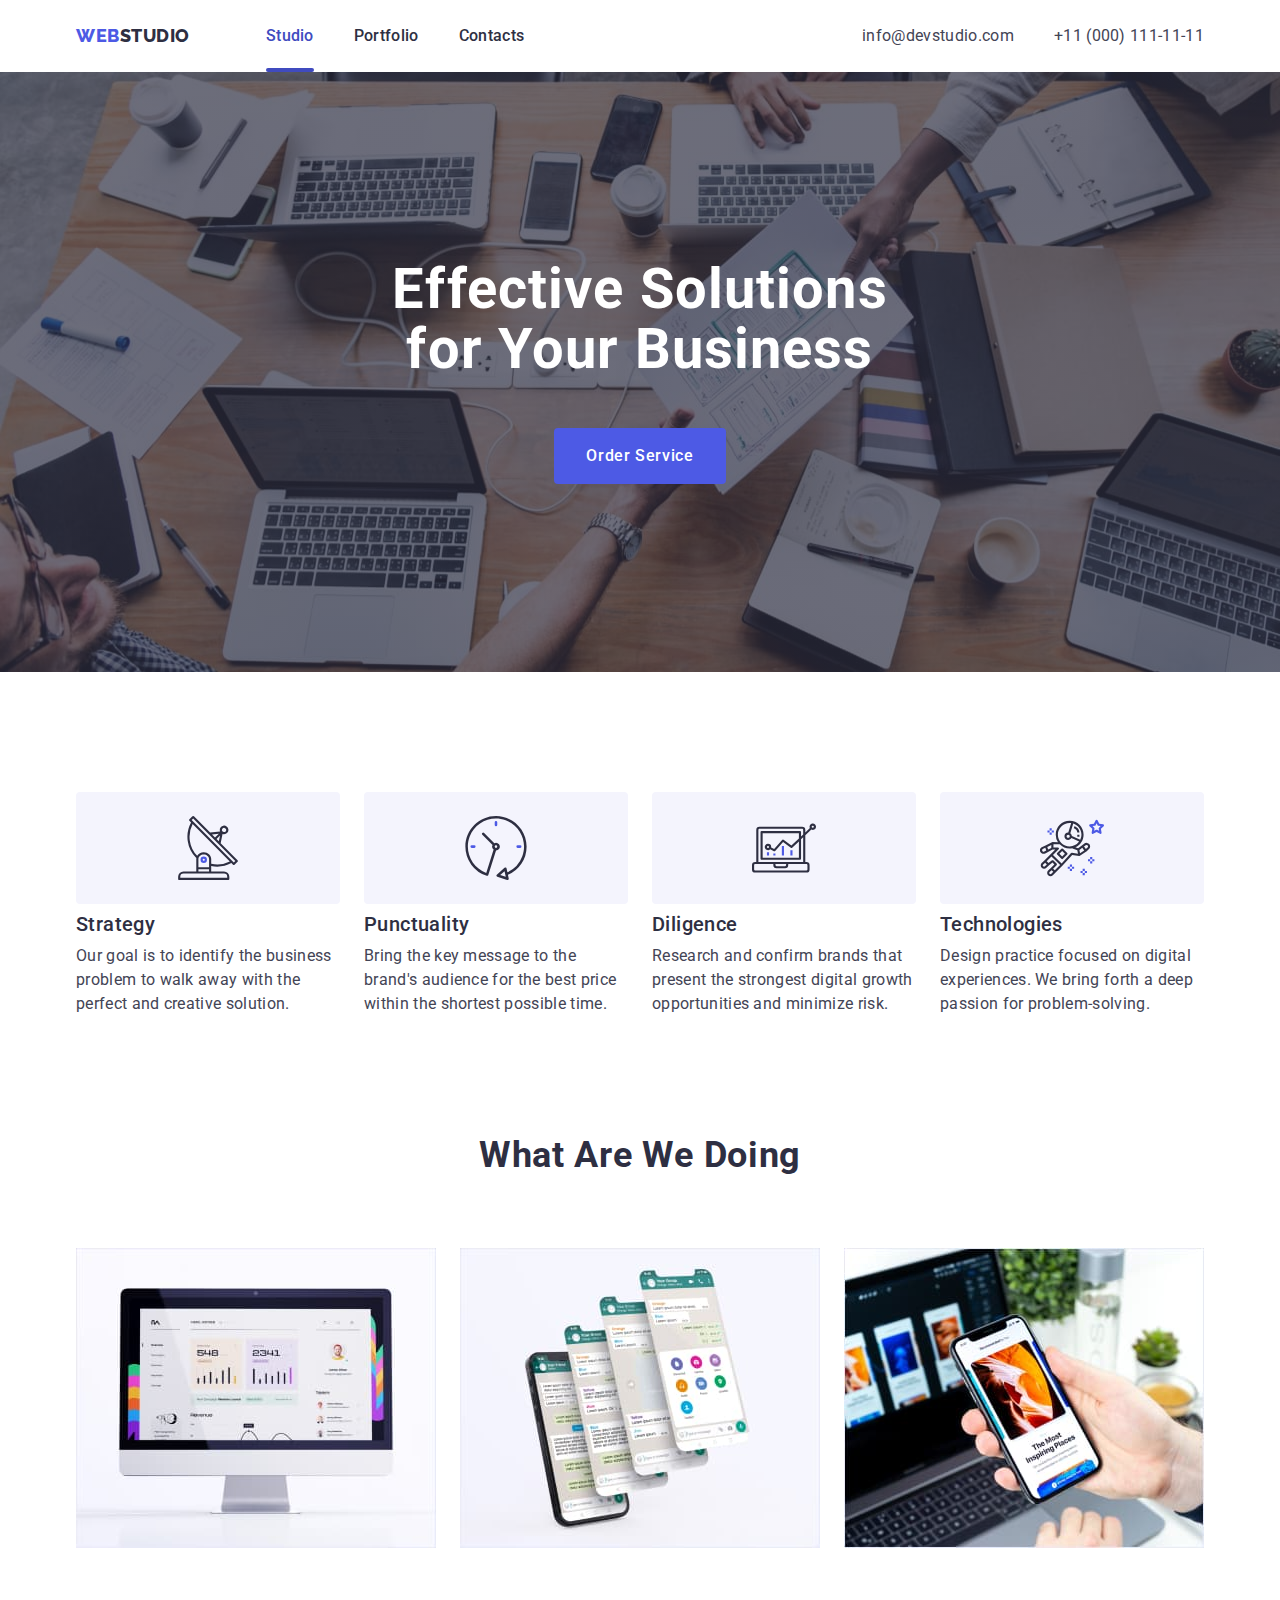
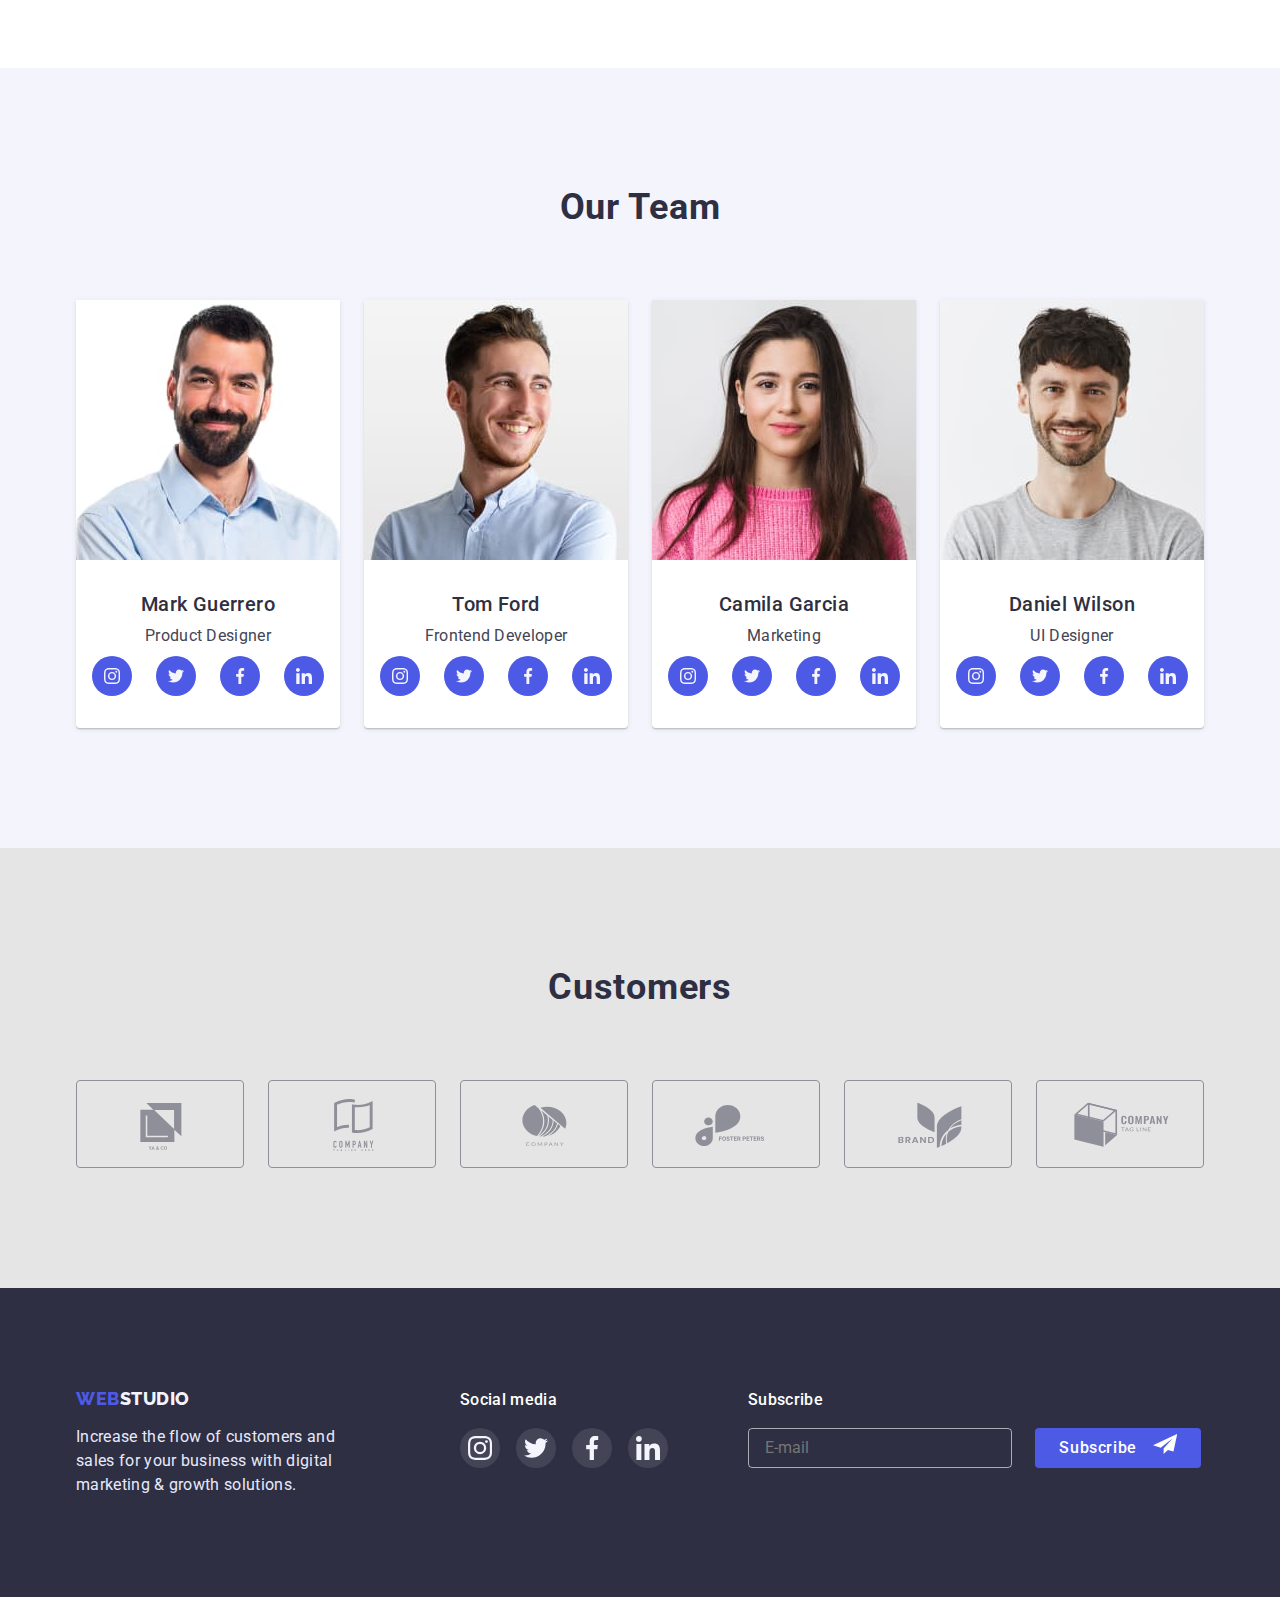
==== commit 2dc545c8: "прибрав пробіл" ====
--- a/index.html
+++ b/index.html
@@ -481,7 +481,6 @@
               </svg>
             </div>
           </div>
-          
            <div class="modal-field textaria-field">
               <label class="modal-label" for="modal-text">Comments</label>
               <textarea class="modal-input text-input" name="user-comments" id="modal-text" placeholder="Text input">
--- a/css/styles.css
+++ b/css/styles.css
@@ -21,7 +21,7 @@
   --portfolio-btn-border-color: #e7e9fc;
   --portfolio-btn-active-color: #ffffff;
   --portfolio-btn-active-background-color: #404bbf;
-  --portfolio-cover-bacground-color: #4D5AE5;
+  --portfolio-cover-bacground-color: #4d5ae5;
   --logo-color: #4d5ae5;
   --team-item-background: #ffffff;
   --team-soc-bg-color: #4d5ae5;
@@ -31,6 +31,7 @@
   --customers-accent-color: #404bbf;
   --portfolio-item-img-border-color: #e7e9fc;
   --portfolio-item-img-background: #ffffff;
+  --modal-label-color: #8e8f99;
   --footer-logo-color: #f4f4fd;
   --footer-text-color: #e7e9fc;
   --transition-color: color 250ms cubic-bezier(0.4, 0, 0.2, 1);
@@ -39,6 +40,7 @@
   --transition-border-color: border-color 250ms cubic-bezier(0.4, 0, 0.2, 1);
   --transition-shadow: box-shadow 250ms cubic-bezier(0.4, 0, 0.2, 1);
   --transition-transform: transform 250ms cubic-bezier(0.4, 0, 0.2, 1);
+  --transition-fill: fill 250ms cubic-bezier(0.4, 0, 0.2, 1);
 }
 
 body {
@@ -658,6 +660,60 @@
   height: 24px;
 }
 
+.footer-form {
+  display: flex;
+  justify-content: space-between;
+}
+
+.footer-form-wrap {
+  width: 453px;
+  height: 80px;
+  margin-left: -40px;
+  padding: 0;
+}
+
+.footer-input {
+  padding: 8px 16px;
+  width: 264px;
+  height: 40px;
+  border: 1px solid rgba(255, 255, 255, 0.6);
+  border-radius: 4px;
+  color: rgba(255, 255, 255, 0.6);
+  background-color: transparent;
+}
+
+.footer-btn {
+  min-width: 165px;
+  height: 40px;
+  display: flex;
+  justify-content: center;
+  align-items: center;
+  gap: 16px;
+  font-family: inherit;
+  cursor: pointer;
+  font-weight: 500;
+  font-size: 16px;
+  padding: 8px 24px;
+  border: none;
+  line-height: 1.5;
+  letter-spacing: 0.04em;
+  color: var(--studio-btn-color);
+  background-color: var(--studio-btn-background-color);
+  cursor: pointer;
+  border-radius: 4px;
+  transition: var(--transition-background-color);
+}
+
+.footer-btn:is(:hover, :focus) {
+  background-color: var(--studio-btn-active-background-color);
+}
+
+.footer-send-icon {
+  fill: var(--studio-btn-color);
+}
+
+
+
 /* -------------------------MODAL-------------------------- */
 
 .backdrop {
@@ -666,16 +722,16 @@
   background-color: rgba(46, 47, 66, 0.4);
   position: fixed;
   top: 0;
-  transition: opacity 250ms cubic-bezier(0.4, 0, 0.2, 1), visibility 250ms cubic-bezier(0.4, 0, 0.2, 1);
+  transition: opacity 250ms cubic-bezier(0.4, 0, 0.2, 1),
+    visibility 250ms cubic-bezier(0.4, 0, 0.2, 1);
 }
 
 .modal {
   width: 408px;
   min-height: 576px;
   border-radius: 4px;
-  font-weight: 500;
   padding: 72px 24px 24px 24px;
-  background-color: #FCFCFC;
+  background-color: #fcfcfc;
   position: absolute;
   top: 50%;
   left: 50%;
@@ -683,7 +739,7 @@
   transition: var(--transition-transform);
 }
 
-.modal-but {
+.modal-btn {
   display: flex;
   position: absolute;
   top: 24px;
@@ -693,7 +749,7 @@
   width: 24px;
   height: 24px;
   border-radius: 50%;
-  background-color: #E7E9FC;
+  background-color: #e7e9fc;
   color: rgba(0, 0, 0, 1);
   border: 1px solid;
   border-color: rgba(0, 0, 0, 0.1);
@@ -701,10 +757,13 @@
 }
 
 .modal-title {
-  font-size: 16px;
-  line-height: 1.5;
+  margin-bottom: 16px;
+  font-weight: 500;
+  font-size: 16px;
+  line-height: 1.5;
+  letter-spacing: 0.02em;
   text-align: center;
-  color: #2E2F42;
+  color: #2e2f42;
 }
 
 .modal-close {
@@ -723,5 +782,117 @@
 }
 
 .modal-field {
+}
+
+.modal-field.textaria-field {
+  margin-bottom: 16px;
+}
+
+.modal-input {
+  width: 100%;
+  height: 40px;
+  padding-left: 38px;
+  border: #21212133 1px solid;
+  border-radius: 4px;
+  outline: transparent;
+  transition: var(--transition-border-color);
+}
+
+.modal-input:focus {
+  border-color: var(--accent-color);
+}
+
+.modal-input:focus + .modal-input-icon {
+  fill: var(--accent-color);
+}
+
+.modal-input.text-input {
+  resize: none;
+  height: 120px;
+  padding: 8px 16px;
+}
+
+.modal-label {
   display: block;
-}+  margin-bottom: 4px;
+  font-size: 12px;
+  line-height: 1.17;
+  letter-spacing: 0.04em;
+  color: var(--modal-label-color);
+}
+
+.modal-label.modal-checkbox-label {
+  font-size: 12px;
+  line-height: 1.17;
+  letter-spacing: 0.04em;
+  color: var(--modal-label-color);
+}
+
+.modal-input-wrap {
+  position: relative;
+  margin-bottom: 8px;
+}
+
+.modal-input-icon {
+  position: absolute;
+  left: 16px;
+  top: 50%;
+  transform: translateY(-50%);
+  transition: var(--transition-fill);
+}
+
+.modal-checkbox-label {
+  display: flex;
+  align-items: center;
+}
+
+.modal-checkbox-label > span {
+  width: 16px;
+  height: 16px;
+  margin-right: 8px;
+  border: 1.25px solid #2e2f42;
+  border-radius: 2px;
+  display: flex;
+  justify-content: center;
+  align-items: center;
+  fill: transparent;
+  transition: border 250ms cubic-bezier(0.4, 0, 0.2, 1),
+    fill 250ms cubic-bezier(0.4, 0, 0.2, 1),
+    background-color 250ms cubic-bezier(0.4, 0, 0.2, 1);
+}
+
+.modal-checkbox:checked + .modal-checkbox-label > span {
+  background-color: var(--page-active-color);
+  fill: #ffffff;
+  border: none;
+}
+
+.modal-link {
+  color: #4d5ae5;
+  margin-left: 4px;
+}
+
+.modal-form-btn {
+  display: block;
+  margin-left: auto;
+  margin-right: auto;
+  margin-top: 24px;
+  font-family: inherit;
+  cursor: pointer;
+  font-weight: 500;
+  min-width: 169px;
+  font-size: 16px;
+  padding: 16px 32px;
+  border: none;
+  line-height: 1.5;
+  letter-spacing: 0.04em;
+  color: var(--studio-btn-color);
+  background-color: var(--studio-btn-background-color);
+  cursor: pointer;
+  border-radius: 4px;
+  transition: var(--transition-background-color);
+}
+
+.modal-form-btn:is(:hover, :focus) {
+  background-color: var(--studio-btn-active-background-color);
+}
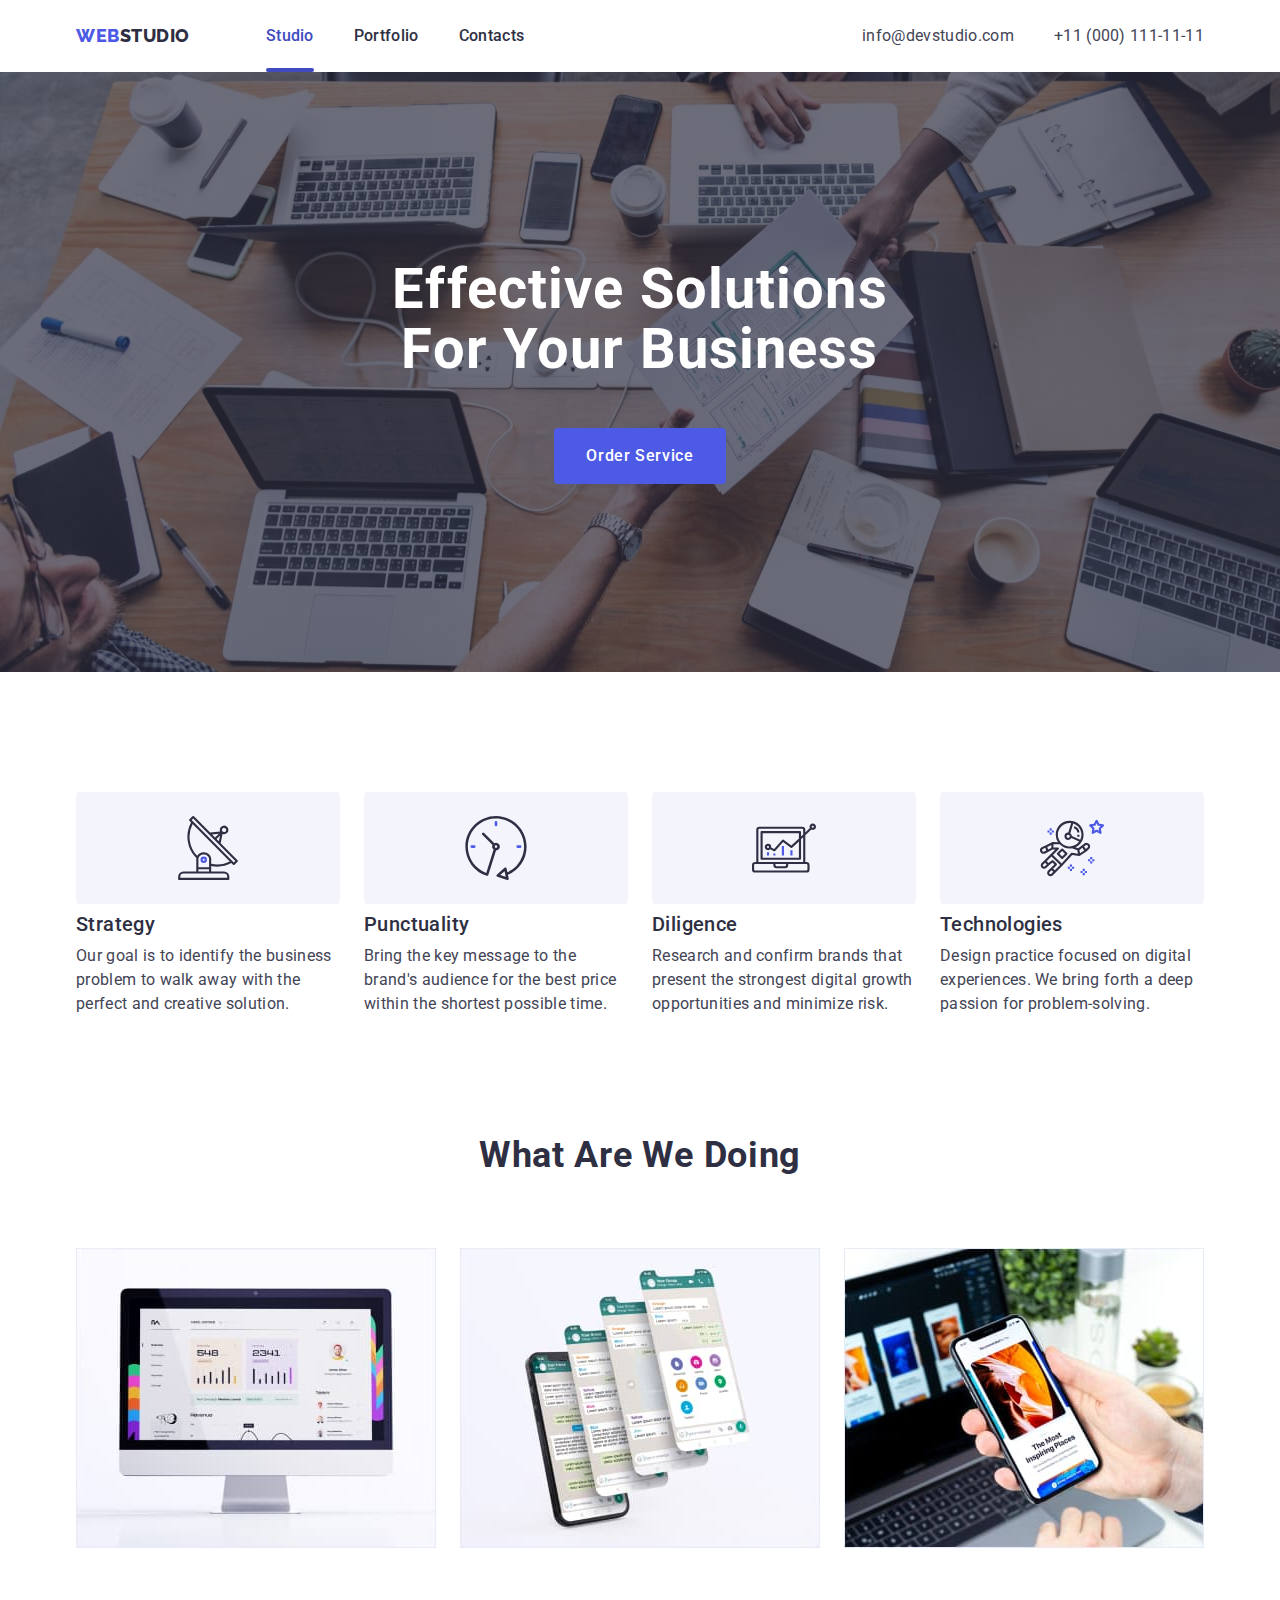
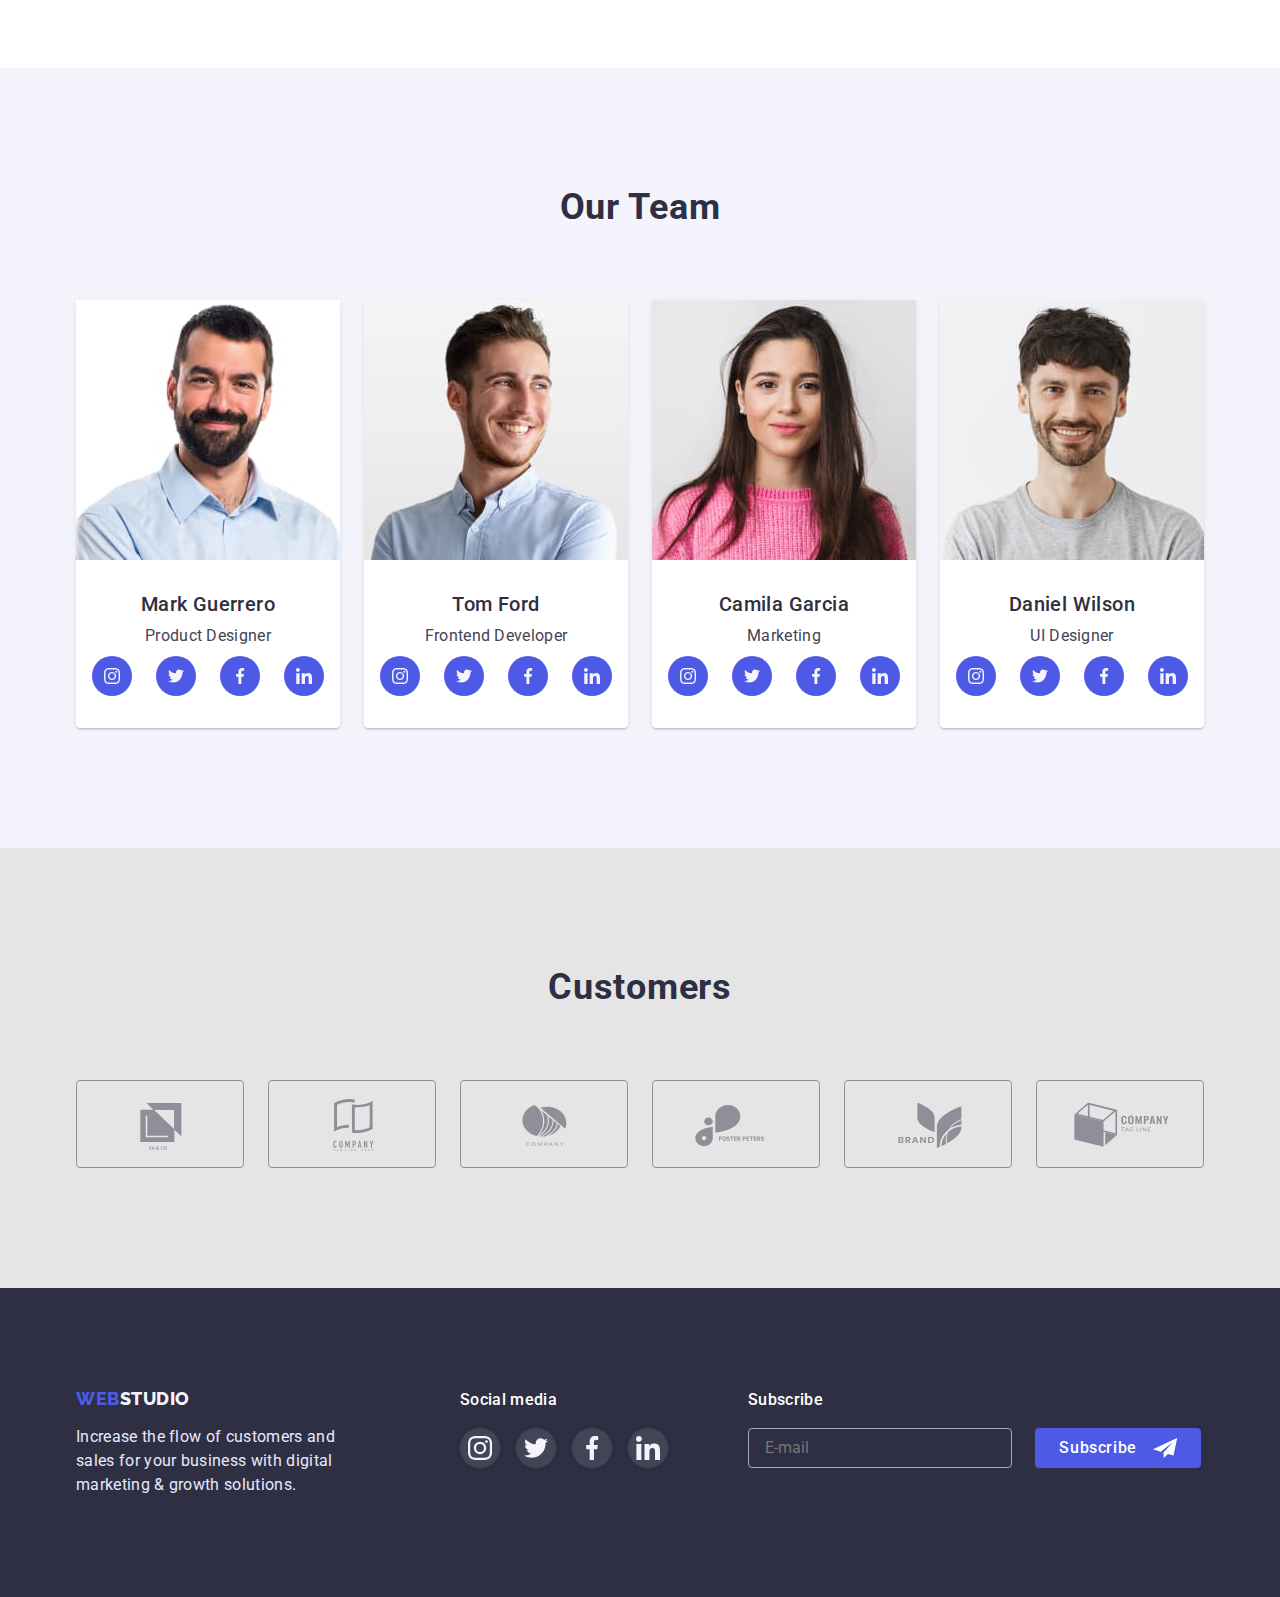
==== commit f970b268: "прибрав спани у кнопці футера" ====
--- a/index.html
+++ b/index.html
@@ -61,7 +61,9 @@
       <section class="solutions">
         <div class="container solutions-container">
           <h1 class="solution-title">Effective Solutions for Your Business</h1>
-          <button type="button" class="solution-btn" data-modal-open>Order Service</button>
+          <button type="button" class="solution-btn" data-modal-open>
+            Order Service
+          </button>
         </div>
       </section>
 
@@ -432,14 +434,11 @@
         <div class="footer-form-wrap">
           <p class="footer-definition">Subscribe</p>
           <form class="footer-form">
-            <input class="footer-input" type="email" placeholder="E-mail">
-            <button class="footer-btn" type="submit">
-              <span>Subscribe</span>
-              <span>
+            <input class="footer-input" type="email" placeholder="E-mail" />
+            <button class="footer-btn" type="submit">Subscribe
                 <svg class="footer-send-icon" width="24" height="24">
-                 <use href="./images/icons.svg#icon-send"></use>
-                </svg>
-              </span>
+                  <use href="./images/icons.svg#icon-send"></use>
+                </svg>
             </button>
           </form>
         </div>
@@ -457,7 +456,12 @@
           <div class="modal-field">
             <label class="modal-label" for="name">Name</label>
             <div class="modal-input-wrap">
-              <input class="modal-input" type="text" id="name" name="user-name">
+              <input
+                class="modal-input"
+                type="text"
+                id="name"
+                name="user-name"
+              />
               <svg class="modal-input-icon" width="22" height="24">
                 <use href="./images/icons.svg#icon-person"></use>
               </svg>
@@ -466,38 +470,57 @@
           <div class="modal-field">
             <label class="modal-label" for="phone">Phone</label>
             <div class="modal-input-wrap">
-              <input class="modal-input" type="tel" id="phone" name="user-phone">
+              <input
+                class="modal-input"
+                type="tel"
+                id="phone"
+                name="user-phone"
+              />
               <svg class="modal-input-icon" width="18" height="24">
                 <use href="./images/icons.svg#icon-phone"></use>
               </svg>
             </div>
           </div>
           <div class="modal-field">
-            <label class="modal-label" for="email" >Mail</label>
+            <label class="modal-label" for="email">Mail</label>
             <div class="modal-input-wrap">
-              <input class="modal-input" type="email" id="email" name="user-email">
+              <input
+                class="modal-input"
+                type="email"
+                id="email"
+                name="user-email"
+              />
               <svg class="modal-input-icon" width="18" height="24">
                 <use href="./images/icons.svg#icon-email"></use>
               </svg>
             </div>
           </div>
-           <div class="modal-field textaria-field">
-              <label class="modal-label" for="modal-text">Comments</label>
-              <textarea class="modal-input text-input" name="user-comments" id="modal-text" placeholder="Text input">
-              </textarea>
-           </div>
-           <div class="modal-field">
-              <input class="modal-checkbox hidden" type="checkbox" id="check-policy" name="policy">
-              <label class="modal-label modal-checkbox-label" for="check-policy">
-                <span>
-                  <svg class="modal-check-icon" width="10" height="8">
-                    <use href="./images/icons.svg#icon-check"></use>
-                  </svg>
-                </span>
-                I accept the terms and conditions of the
-                <a href="" class="modal-link">Privacy Policy</a>
-              </label>
-           </div>
+          <div class="modal-field textaria-field">
+            <label class="modal-label" for="modal-text">Comments</label>
+            <textarea
+              class="modal-input text-input"
+              name="user-comments"
+              id="modal-text"
+              placeholder="Text input"
+            ></textarea>
+          </div>
+          <div class="modal-field">
+            <input
+              class="modal-checkbox hidden"
+              type="checkbox"
+              id="check-policy"
+              name="policy"
+            />
+            <label class="modal-label modal-checkbox-label" for="check-policy">
+              <span>
+                <svg class="modal-check-icon" width="10" height="8">
+                  <use href="./images/icons.svg#icon-check"></use>
+                </svg>
+              </span>
+              I accept the terms and conditions of the
+              <a href="" class="modal-link">Privacy Policy</a>
+            </label>
+          </div>
           <button type="submit" class="modal-form-btn">Send</button>
         </form>
       </div>
--- a/css/styles.css
+++ b/css/styles.css
@@ -217,6 +217,7 @@
   line-height: 1.07;
   letter-spacing: 0.02em;
   color: var(--main-title-color);
+  text-transform: capitalize;
   display: block;
   margin-left: auto;
   margin-right: auto;
@@ -356,6 +357,7 @@
   line-height: 1.2;
   text-align: center;
   letter-spacing: 0.02em;
+  text-transform: capitalize;
   margin-bottom: 8px;
   color: var(--second-title-color);
 }
@@ -536,6 +538,7 @@
   font-size: 20px;
   line-height: 1.2;
   letter-spacing: 0.02em;
+  text-transform: capitalize;
   margin-bottom: 8px;
   color: var(--second-title-color);
 }
@@ -762,6 +765,7 @@
   font-size: 16px;
   line-height: 1.5;
   letter-spacing: 0.02em;
+  text-transform: capitalize;
   text-align: center;
   color: #2e2f42;
 }
@@ -812,11 +816,19 @@
   padding: 8px 16px;
 }
 
+.text-input::placeholder {
+  font-weight: 400;
+  font-size: 12px;
+  line-height: 1.33;
+  letter-spacing: 0.04em;
+  color: rgba(117, 117, 117, 0.5);
+}
+
 .modal-label {
   display: block;
   margin-bottom: 4px;
   font-size: 12px;
-  line-height: 1.17;
+  line-height: 1.33;
   letter-spacing: 0.04em;
   color: var(--modal-label-color);
 }
